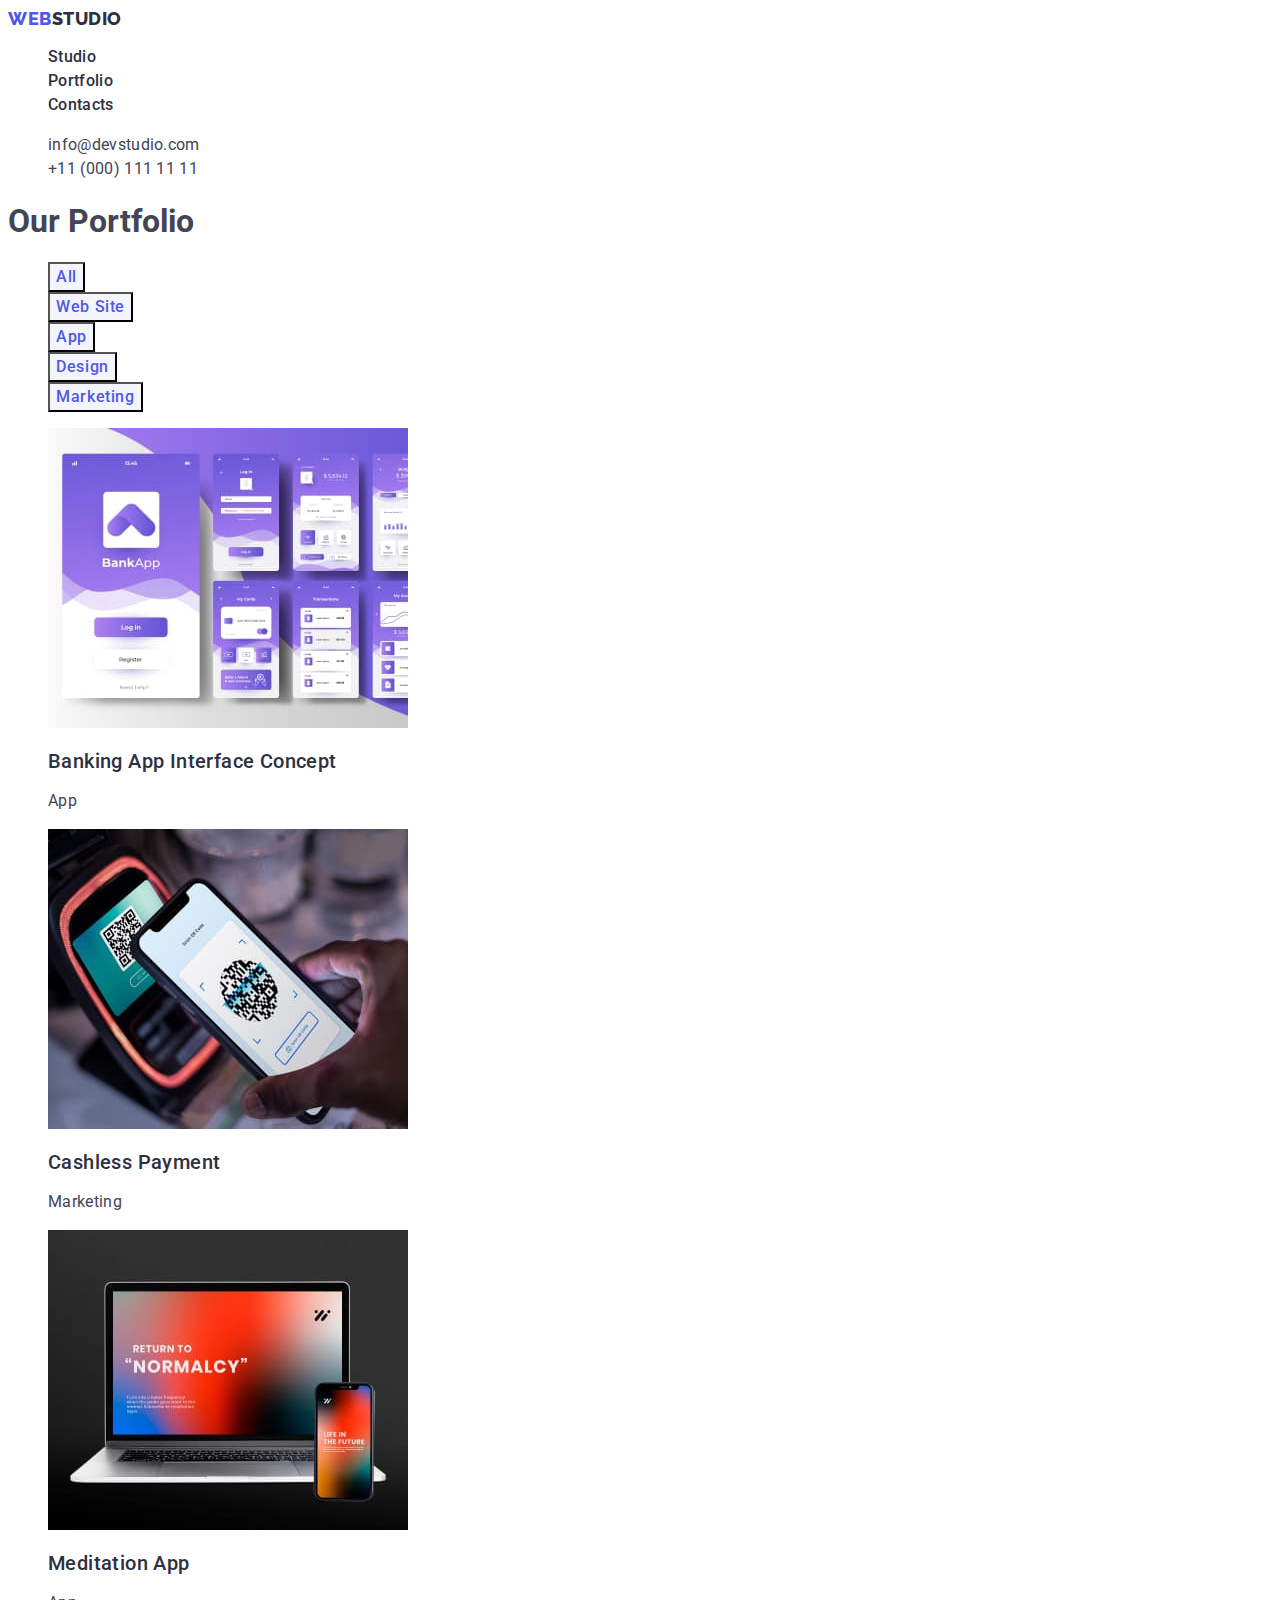
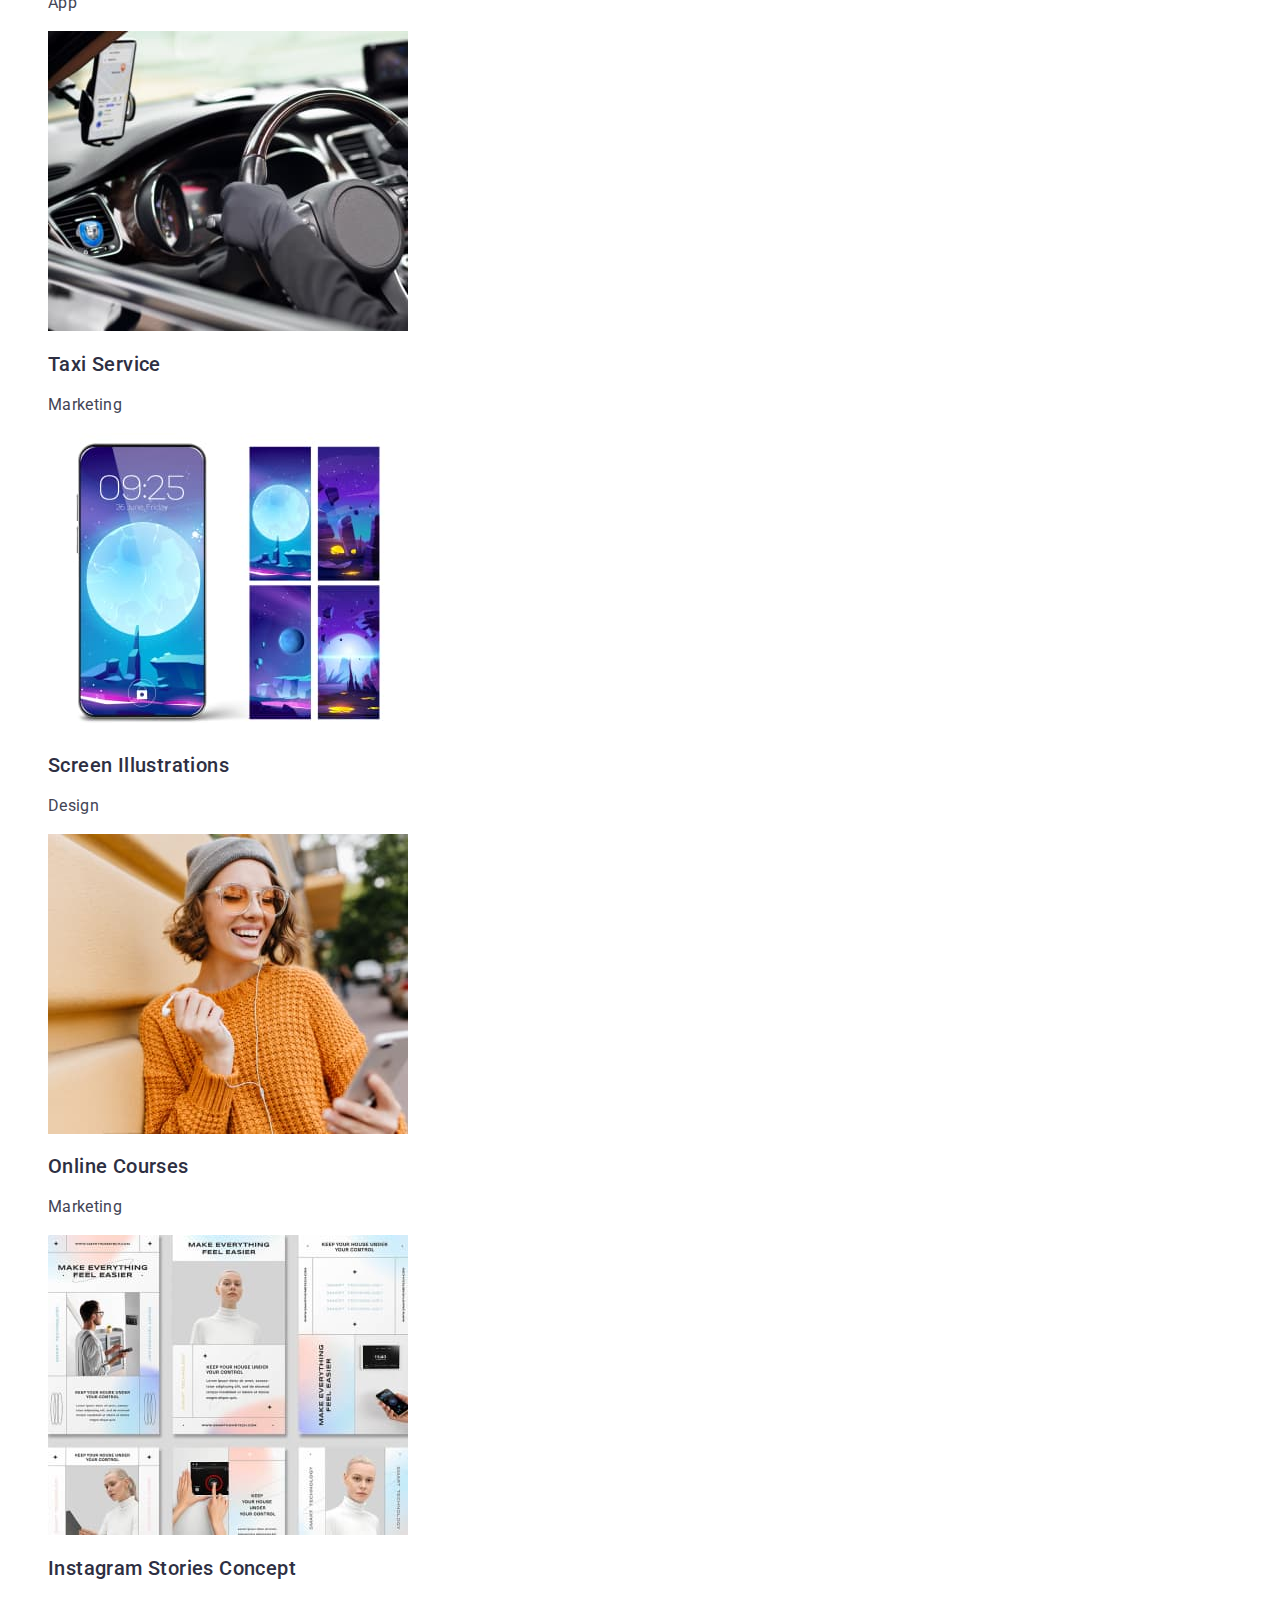
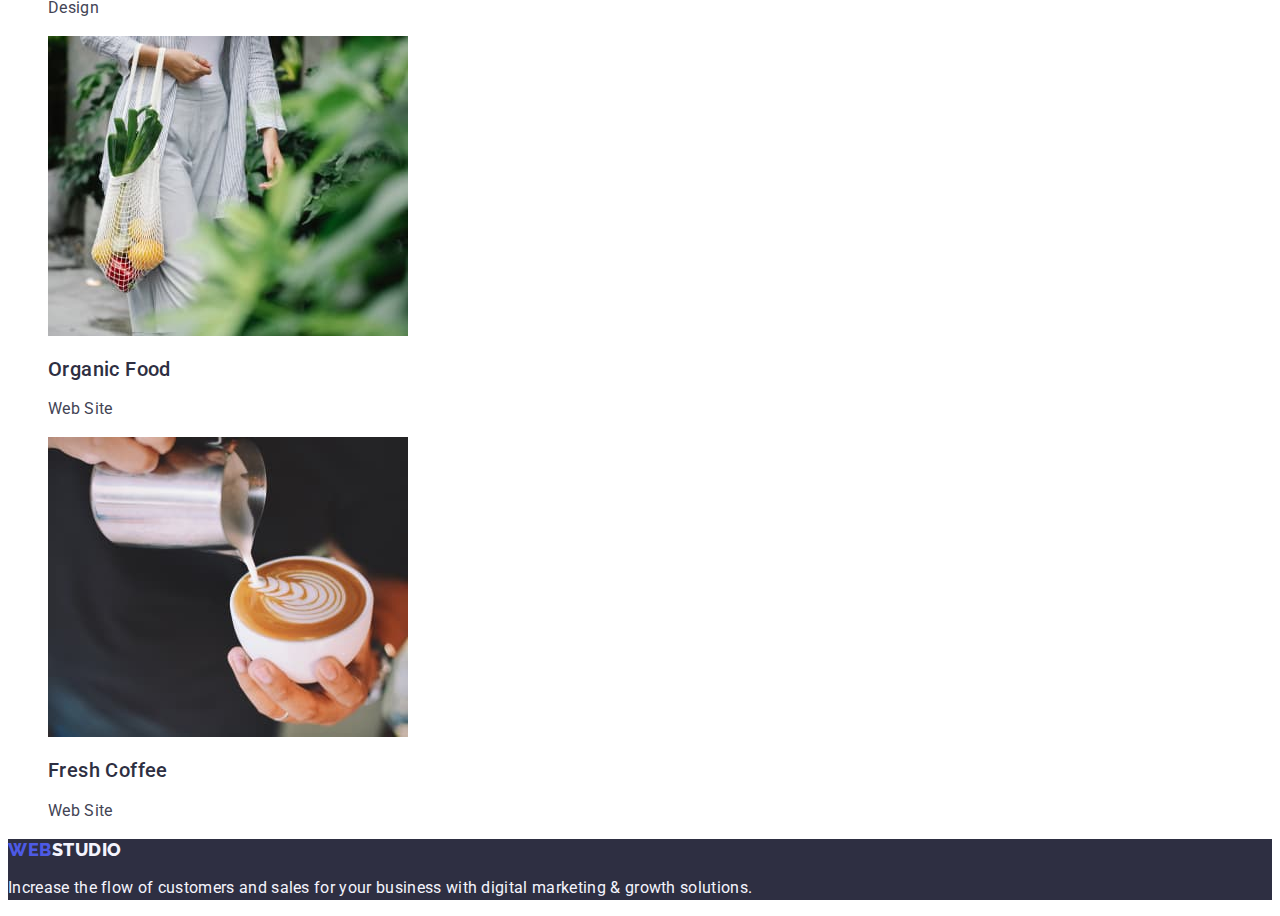
==== portfolio.html @ d7a422e0 "Initial commit" ====
<!DOCTYPE html>
<html lang="en">
  <head>
    <meta charset="UTF-8" />
    <meta name="deskription" content="WEB Solutions for Business" />
    <title>WEB Solutions for Business</title>
    <link
      rel="stylesheet"
      href="node_modules/modern-normalize/modern-normalize.css"
    />
    <!-- custom styles -->
    <link rel="stylesheet" href="./css/styles.css" />
    <!-- Fonts -->
    <link rel="preconnect" href="https://fonts.googleapis.com" />
    <link rel="preconnect" href="https://fonts.gstatic.com" crossorigin />
    <link
      href="https://fonts.googleapis.com/css2?family=Raleway:wght@800&family=Roboto:wght@400;500;700;900&display=swap"
      rel="stylesheet"
    />
  </head>

  <body>
    <header>
      <nav>
        <!-- Logo -->
        <a class="logo link" href="./index.html"
          >Web<span class="logo-header">Studio</span></a
        >
        <!-- Navigation -->
        <ul class="list link">
          <li>
            <a class="nav link" href="./index.html">Studio</a>
          </li>
          <li>
            <a class="nav link" href="./portfolio.html">Portfolio</a>
          </li>
          <li>
            <a class="nav link" href="">Contacts</a>
          </li>
        </ul>
      </nav>
      <!-- Adress -->
      <address class="adress">
        <ul class="list">
          <li>
            <a class="adress-list link" href="mailto:info@devstudio.com"
              >info@devstudio.com</a
            >
          </li>
          <li>
            <a class="adress-list link" href="tel:+110001111111"
              >+11 (000) 111 11 11</a
            >
          </li>
        </ul>
      </address>
    </header>
    <main>
      <section class="portfolio">
        <h1 id="portfolio">Our Portfolio</h1>
        <ul class="list">
          <li>
            <button class="filter-btn" type="button">All</button>
          </li>
          <li>
            <button class="filter-btn" type="button">Web Site</button>
          </li>
          <li>
            <button class="filter-btn" type="button">App</button>
          </li>
          <li>
            <button class="filter-btn" type="button">Design</button>
          </li>
          <li>
            <button class="filter-btn" type="button">Marketing</button>
          </li>
        </ul>
        <ul class="list">
          <li>
            <a class="link" href=""
              ><img
                src="./images/portfolio/port1.jpg"
                alt="foto bank app"
                width="360"
                height="300"
              />
              <h2 class="portfolio-link-title">
                Banking App Interface Concept
              </h2>
              <p class="filter-text">App</p></a
            >
          </li>
          <li>
            <a class="link" href=""
              ><img
                src="./images/portfolio/port2.jpg"
                alt="Foto paimant terminal"
                width="360"
                height="300"
              />
              <h2 class="portfolio-link-title">Cashless Payment</h2>
              <p class="filter-text">Marketing</p></a
            >
          </li>
          <li>
            <a class="link" href=""
              ><img
                src="./images/portfolio/port3.jpg"
                alt="Foto meditation app"
                width="360"
                height="300"
              />
              <h2 class="portfolio-link-title">Meditation App</h2>
              <p class="filter-text">App</p></a
            >
          </li>
          <li>
            <a class="link" href=""
              ><img
                src="./images/portfolio/port4.jpg"
                alt="Foto driver in car"
                width="360"
                height="300"
              />
              <h2 class="portfolio-link-title">Taxi Service</h2>
              <p class="filter-text">Marketing</p></a
            >
          </li>
          <li>
            <a class="link" href=""
              ><img
                src="./images/portfolio/port5.jpg"
                alt="Phone Screen"
                width="360"
                height="300"
              />
              <h2 class="portfolio-link-title">Screen Illustrations</h2>
              <p class="filter-text">Design</p></a
            >
          </li>
          <li>
            <a class="link" href=""
              ><img
                src="./images/portfolio/port6.jpg"
                alt="Foto studing girl"
                width="360"
                height="300"
              />
              <h2 class="portfolio-link-title">Online Courses</h2>
              <p class="filter-text">Marketing</p></a
            >
          </li>
          <li>
            <a class="link" href=""
              ><img
                src="./images/portfolio/port7.jpg"
                alt="Foto of Social media layouts"
                width="360"
                height="300"
              />
              <h2 class="portfolio-link-title">Instagram Stories Concept</h2>
              <p class="filter-text">Design</p></a
            >
          </li>
          <li>
            <a class="link" href=""
              ><img
                src="./images/portfolio/port8.jpg"
                alt="Foto of fresh food"
                width="360"
                height="300"
              />
              <h2 class="portfolio-link-title">Organic Food</h2>
              <p class="filter-text">Web Site</p></a
            >
          </li>
          <li>
            <a class="link" href=""
              ><img
                src="./images/portfolio/port9.jpg"
                alt="Foto capuchino"
                width="360"
                height="300"
              />
              <h2 class="portfolio-link-title">Fresh Coffee</h2>
              <p class="filter-text">Web Site</p></a
            >
          </li>
        </ul>
      </section>
    </main>
    <footer class="footer">
      <a class="logo link" href="./index.html"
        >Web<span class="logo-footer">Studio</span></a
      >

      <p class="text-footer">
        Increase the flow of customers and sales for your business with digital
        marketing & growth solutions.
      </p>
    </footer>
  </body>
</html>
---- css/styles.css ----
/* body */
:root {
  --primary-font: 'Roboto', sans-serif;
  --white: #fff;
  --iris: #4d5ae5;
  --navyblue: #2e2f42;
  --slate: #434455;
  --cloud: #f4f4fd;
  --ocean: #404bbf;
}
body {
  background-color: var(--white);
  font-family: var(--primary-font);
  color: var(--slate);
}
/* header */

/* Logo */

.logo {
  color: var(--iris, #4d5ae5);
  font-family: 'Raleway', sans-serif;
  font-size: 18px;
  font-weight: 800;
  line-height: 1.17; /* 116.667% */
  letter-spacing: 0.03em;
  text-transform: uppercase;
}

.logo-header {
  color: var(--navyblue);
}

.list {
  list-style: none;
}
.link {
  text-decoration: none;
}
/* Navigation */
.nav {
  color: var(--navyblue);
  font-size: 16px;
  font-weight: 500;
  line-height: 1.5;
  letter-spacing: 0.02em;
}

.nav:focus,
.nav:hover {
  color: var(--ocean);
}

/* Adress */
.adress {
  font-style: normal;
}
.adress-list {
  color: var(--slate);
  font-size: 16px;
  font-weight: 400;
  line-height: 1.5;
  letter-spacing: 0.02em;
}

.adress-list:focus,
.adress-list:hover {
  color: var(--ocean);
}

/* main */
/* Section Hero */
.hero {
  background-color: var(--navyblue);
}

.hero-title {
  color: var(--white);
  font-size: 56px;
  font-weight: 700;
  line-height: 1.07;
  letter-spacing: 0.02em;
  text-align: center;
}

.hero-btn {
  background: var(--iris);

  color: var(--white);
  font-family: 'Roboto', sans-serif;
  font-size: 16px;
  font-weight: 500;
  line-height: 1.5;
  letter-spacing: 0.04rem;
  cursor: pointer;
}

.hero-btn:focus,
.hero-btn:hover {
  background-color: var(--ocean);
}

/* Section About */

.about-list-title {
  color: var(--navyblue);
  font-size: 20px;
  font-weight: 500;
  line-height: 1.2;
  letter-spacing: 0.02em;
}

.about-text {
  color: var(--slate);

  font-size: 16px;
  line-height: 1.5;
  letter-spacing: 0.02em;
}

/* Doing section */

.doing-title {
  color: var(--navyblue);
  font-size: 36px;
  font-weight: 700;
  line-height: 1.11;
  letter-spacing: 0.02em;
  text-transform: capitalize;
  text-align: center;
}

/* Our team */

.team-section {
  background-color: var(--cloud);
}
.team {
  background-color: #ffffff;
}
.team-section-title {
  color: var(--navyblue);
  font-size: 36px;
  font-weight: 700;
  line-height: 1.11;
  letter-spacing: 0.02em;
  text-transform: capitalize;
  text-align: center;
}

.card-title {
  color: var(--navyblue);
  font-size: 20px;
  font-weight: 500;
  line-height: 1.2;
  letter-spacing: 0.02em;
}

.card-text {
  color: var(--slate);
  font-size: 16px;
  font-weight: 400;
  line-height: 1.5;
  letter-spacing: 0.02em;
}

/* Portfolio */

/* Filter */
.filter-btn-list {
  list-style: none;
}
.filter-btn {
  background-color: var(--cloud);
  color: var(--iris);
  font-family: 'Roboto', sans-serif;
  font-size: 16px;
  font-weight: 500;
  line-height: 1.5;
  letter-spacing: 0.04em;
  cursor: pointer;
}
.filter-btn:focus,
.filter-btn:hover {
  background-color: var(--ocean);
  color: var(--white);
}
/* Portfolio list */
.portfolio-list {
  list-style: none;
}
.portfolio-link-title {
  color: var(--navyblue);
  font-size: 20px;
  font-weight: 500;
  line-height: 1.2;
  letter-spacing: 0.02em;
}
.filter-text {
  color: var(--slate);
  font-size: 16px;
  line-height: 1.5;
  letter-spacing: 0.02em;
}

/* Fotter */

.footer {
  background-color: var(--navyblue);
}

.text-footer {
  color: var(--cloud);
  font-size: 16px;
  line-height: 1.5;
  letter-spacing: 0.02em;
}
.logo-footer {
  color: var(--cloud);
}
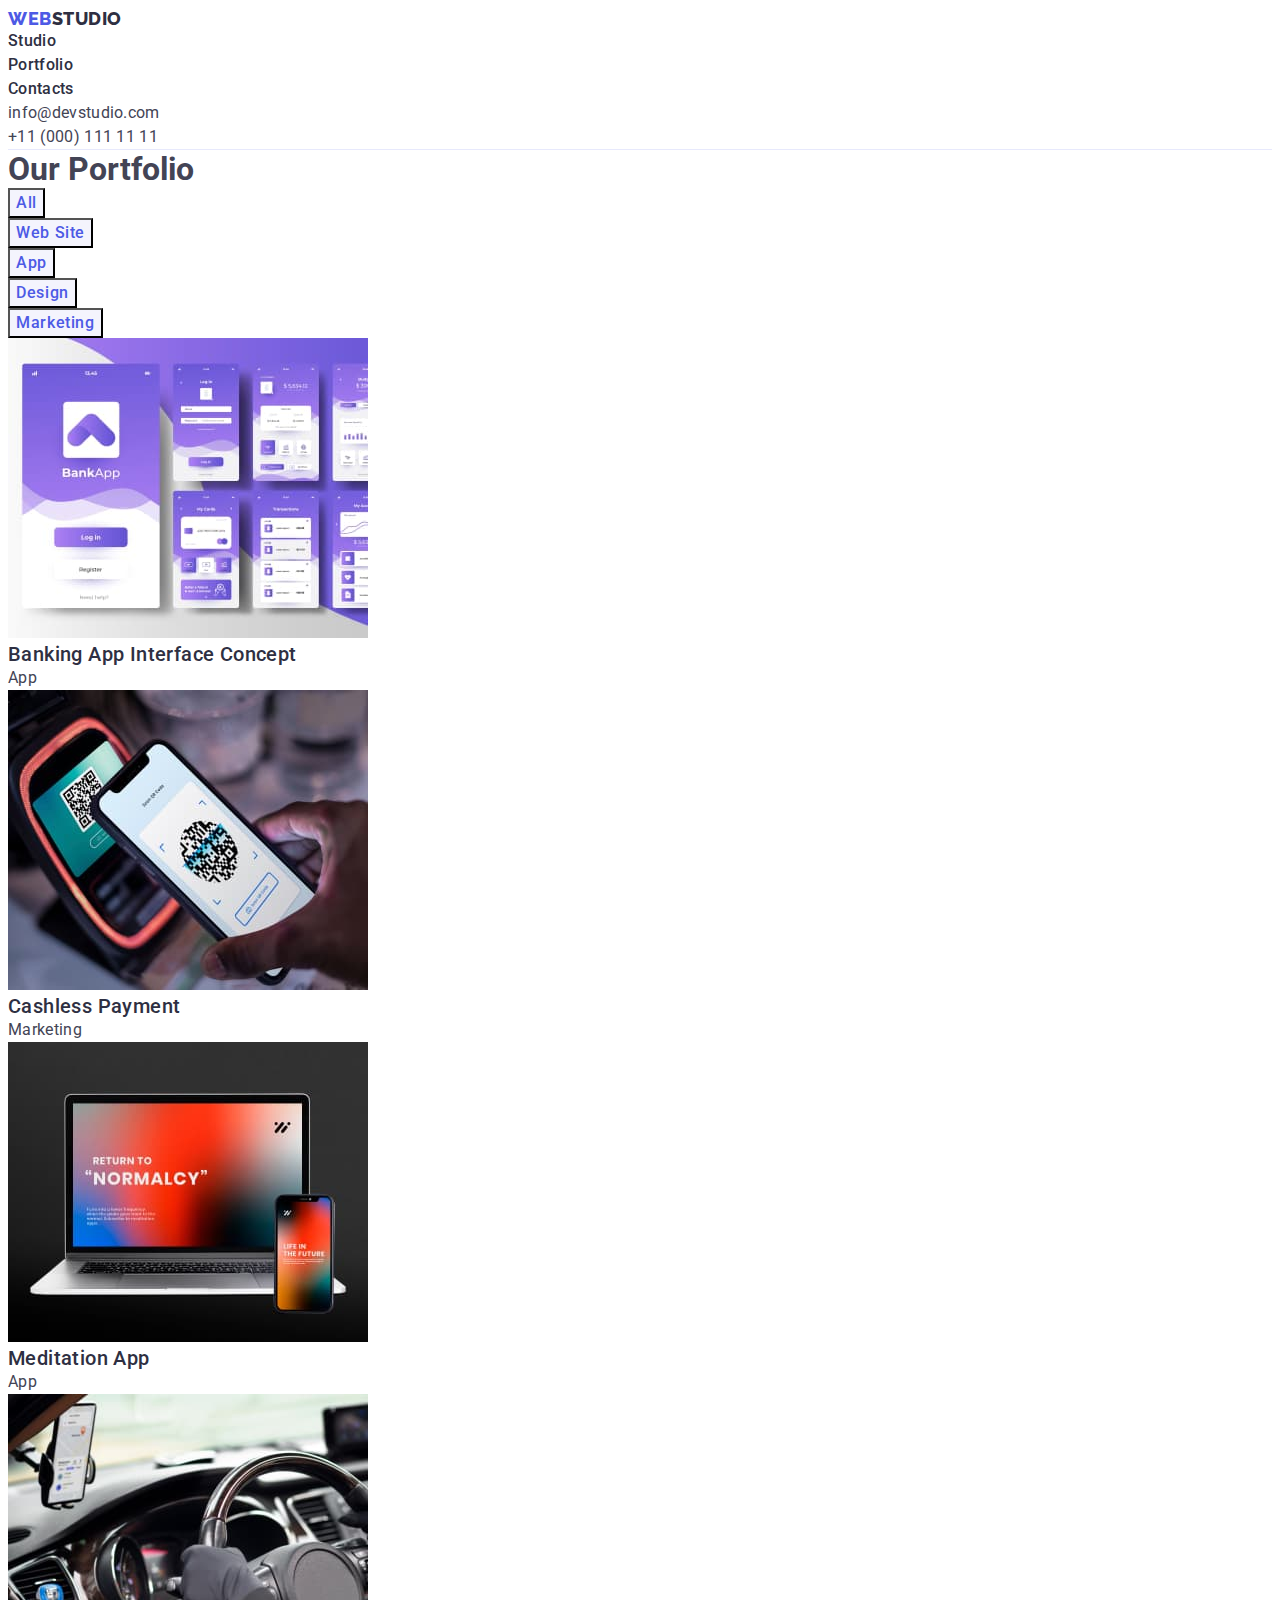
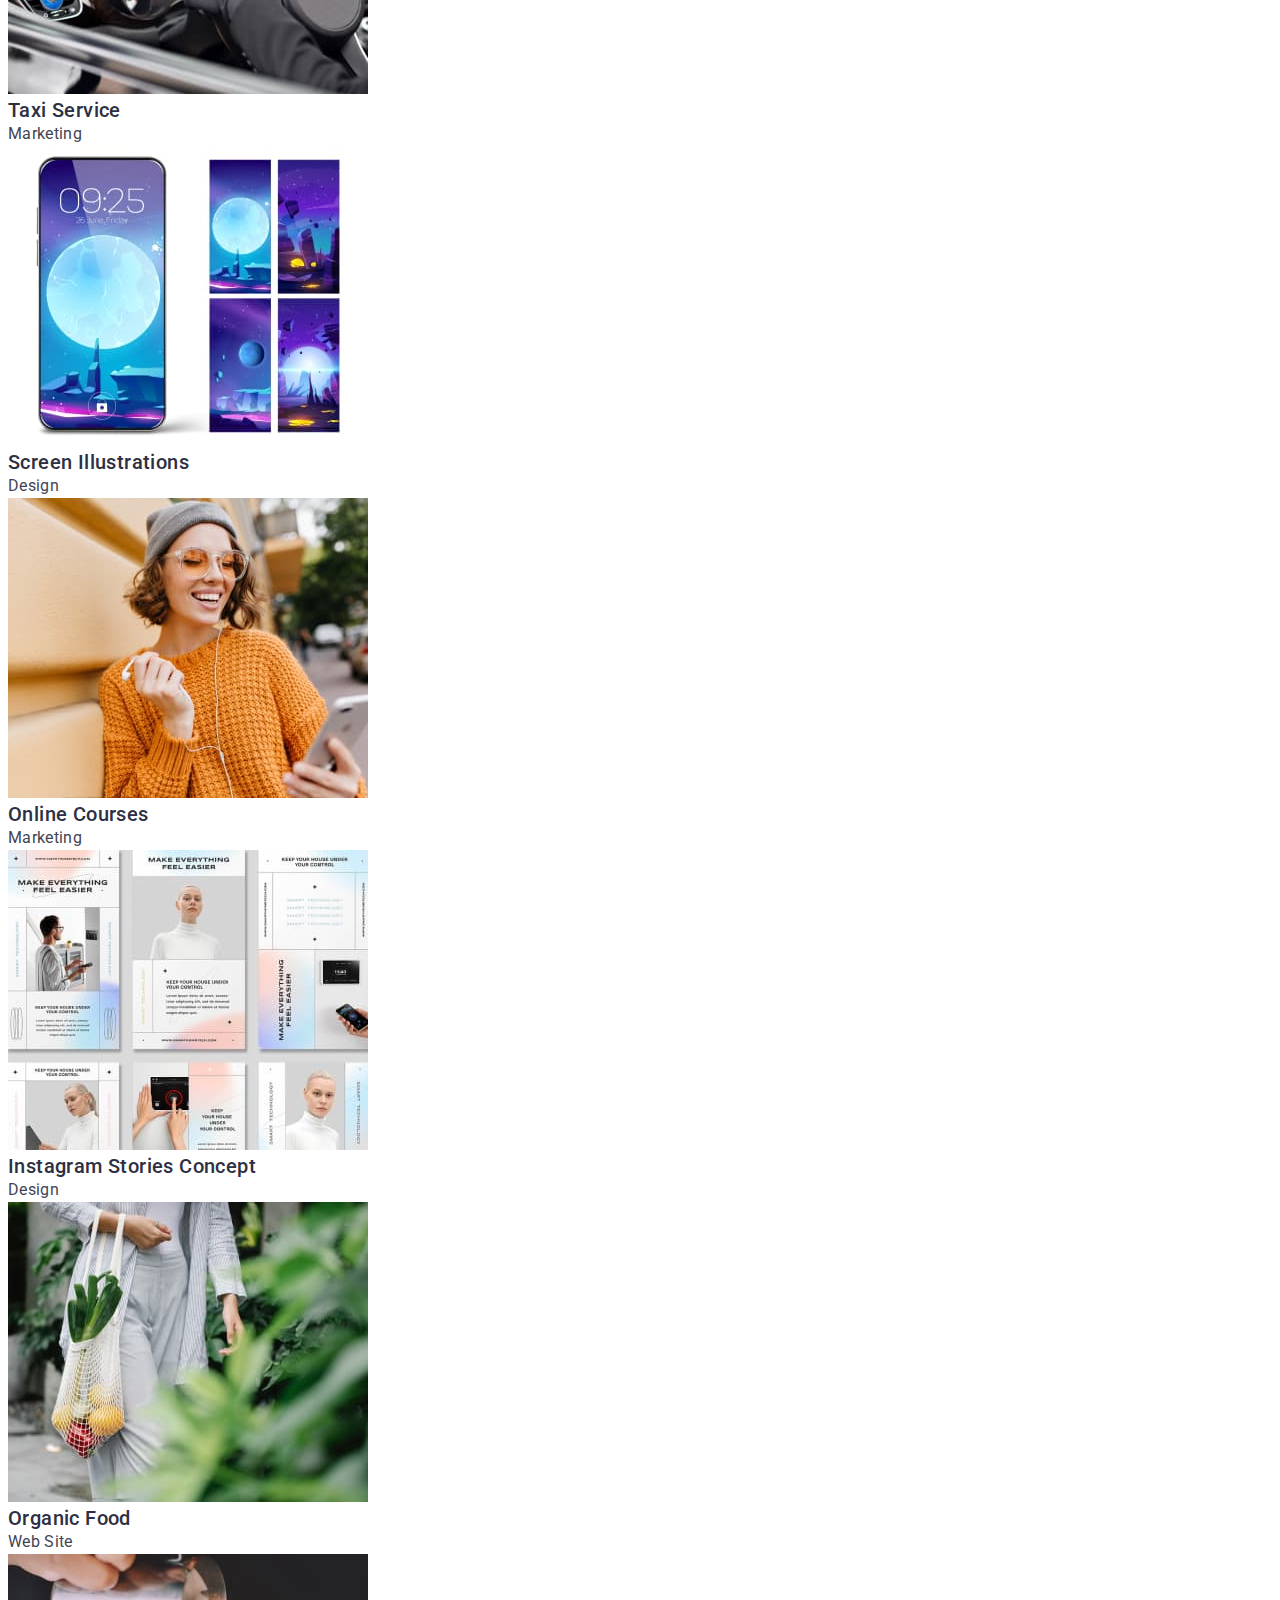
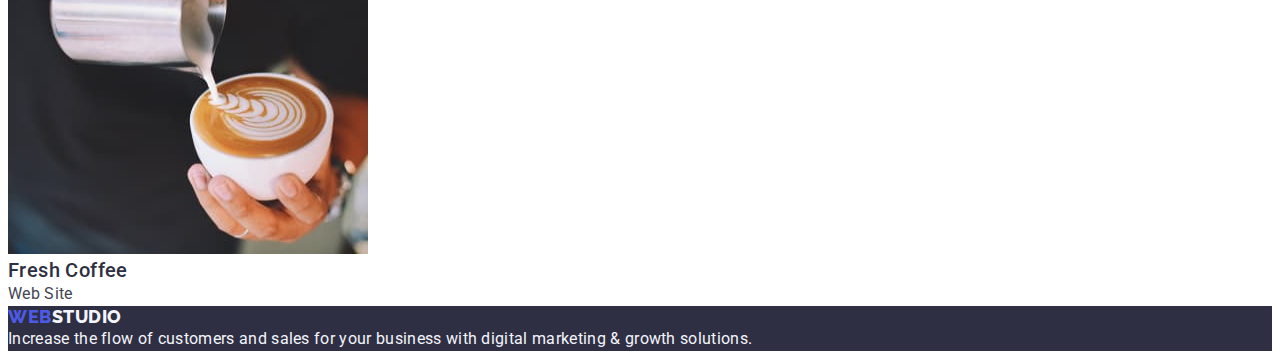
==== commit c939b586: "hw03 begin" ====
--- a/portfolio.html
+++ b/portfolio.html
@@ -7,6 +7,13 @@
     <link
       rel="stylesheet"
       href="node_modules/modern-normalize/modern-normalize.css"
+    />
+    <link
+      rel="stylesheet"
+      href="https://cdnjs.cloudflare.com/ajax/libs/modern-normalize/2.0.0/modern-normalize.min.css"
+      integrity="sha512-4xo8blKMVCiXpTaLzQSLSw3KFOVPWhm/TRtuPVc4WG6kUgjH6J03IBuG7JZPkcWMxJ5huwaBpOpnwYElP/m6wg=="
+      crossorigin="anonymous"
+      referrerpolicy="no-referrer"
     />
     <!-- custom styles -->
     <link rel="stylesheet" href="./css/styles.css" />
@@ -21,6 +28,7 @@
 
   <body>
     <header>
+      <div class="container"> 
       <nav>
         <!-- Logo -->
         <a class="logo link" href="./index.html"
@@ -54,8 +62,11 @@
           </li>
         </ul>
       </address>
+      </div>
     </header>
+
     <main>
+      <div class="container"> 
       <section class="portfolio">
         <h1 id="portfolio">Our Portfolio</h1>
         <ul class="list">
@@ -187,9 +198,12 @@
             >
           </li>
         </ul>
+        </div>
       </section>
     </main>
+
     <footer class="footer">
+      <div class="container"> 
       <a class="logo link" href="./index.html"
         >Web<span class="logo-footer">Studio</span></a
       >
@@ -198,6 +212,7 @@
         Increase the flow of customers and sales for your business with digital
         marketing & growth solutions.
       </p>
+      </div>
     </footer>
   </body>
 </html>
--- a/css/styles.css
+++ b/css/styles.css
@@ -8,13 +8,33 @@
   --cloud: #f4f4fd;
   --ocean: #404bbf;
 }
+/* Container */
+.container { 
+max-width: 1158px;
+padding-left:  
+padding-right:  
+margin-left:  
+margin-right:  
+}
+
 body {
   background-color: var(--white);
   font-family: var(--primary-font);
   color: var(--slate);
 }
+h1, h2, h3, h4, h5, h6, p {
+	margin: 0;
+}
+
+ul, ol {
+	margin-top: 0;
+	margin-bottom: 0;
+	padding-left: 0;
+}
 /* header */
-
+header {
+  border-bottom: 1px solid var(--cornflower, #E7E9FC);
+}
 /* Logo */
 
 .logo {
@@ -81,6 +101,7 @@
   line-height: 1.07;
   letter-spacing: 0.02em;
   text-align: center;
+  width: 496px;
 }
 
 .hero-btn {
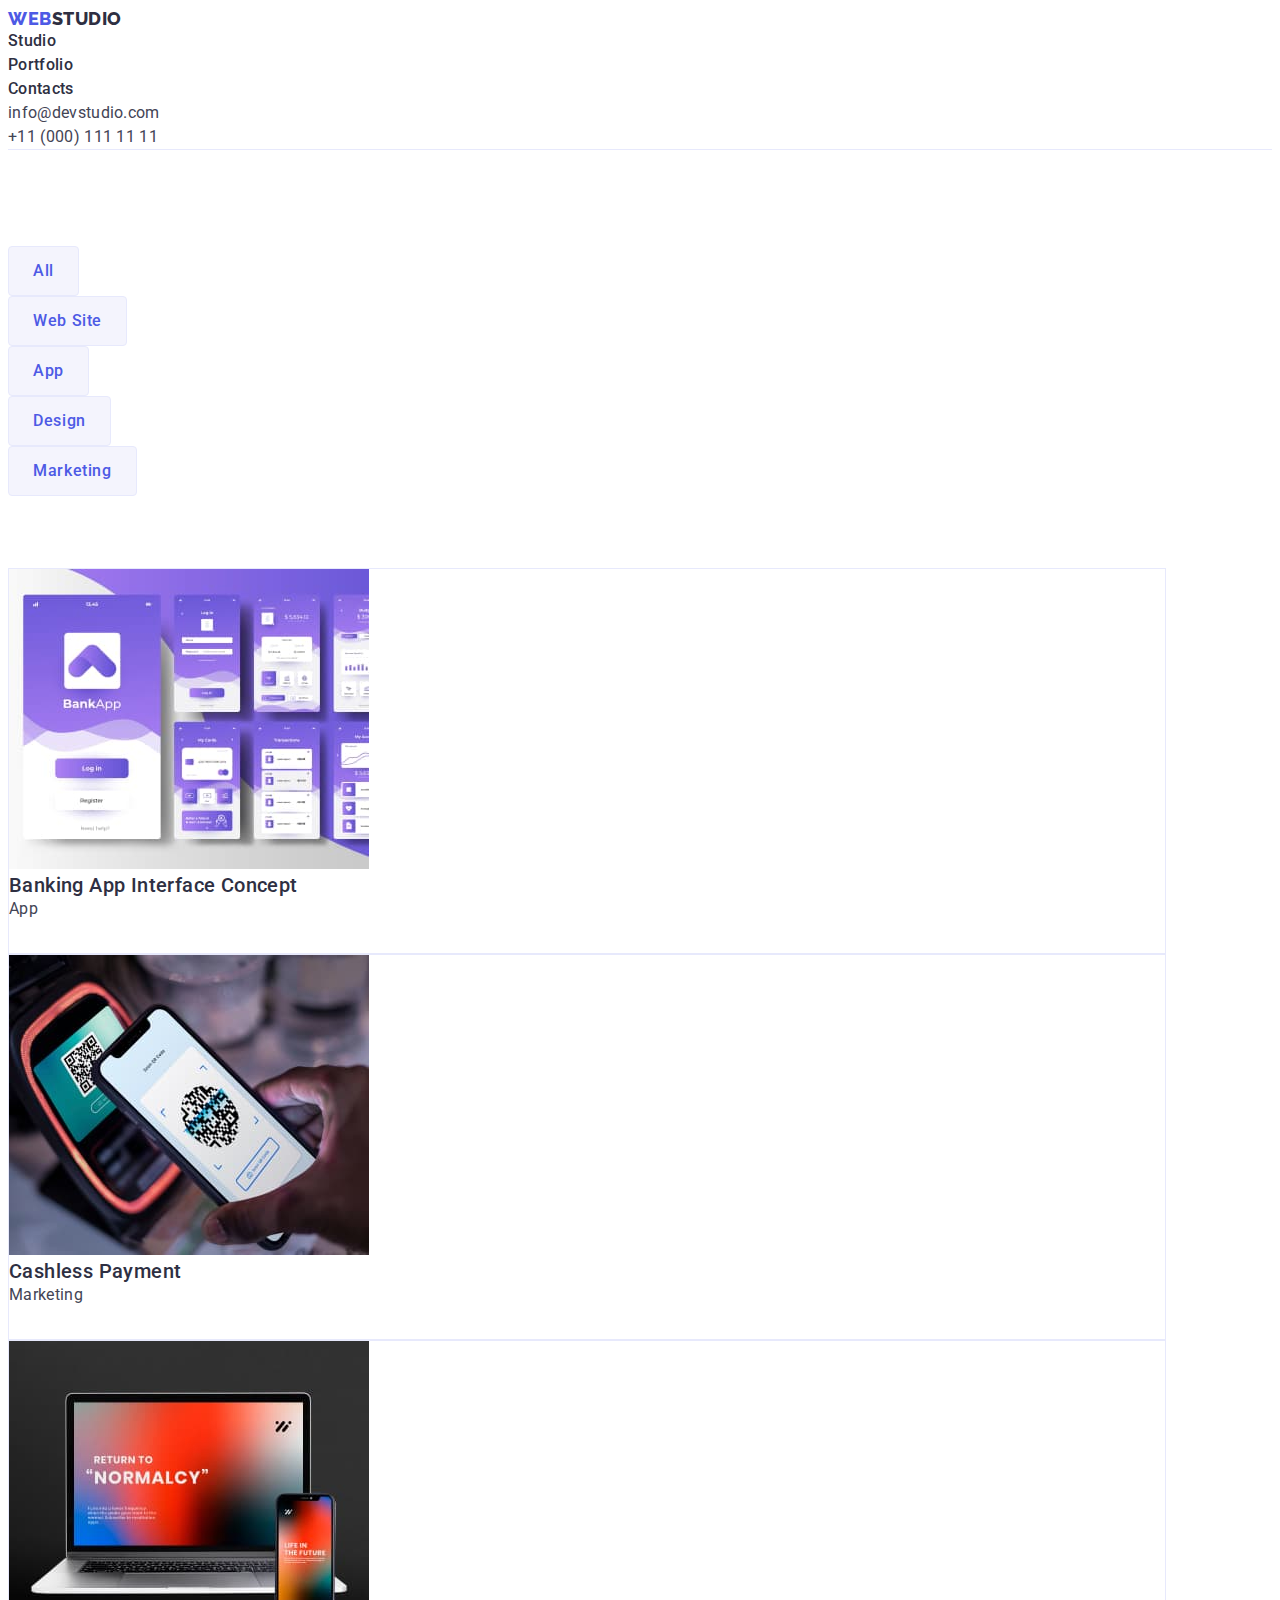
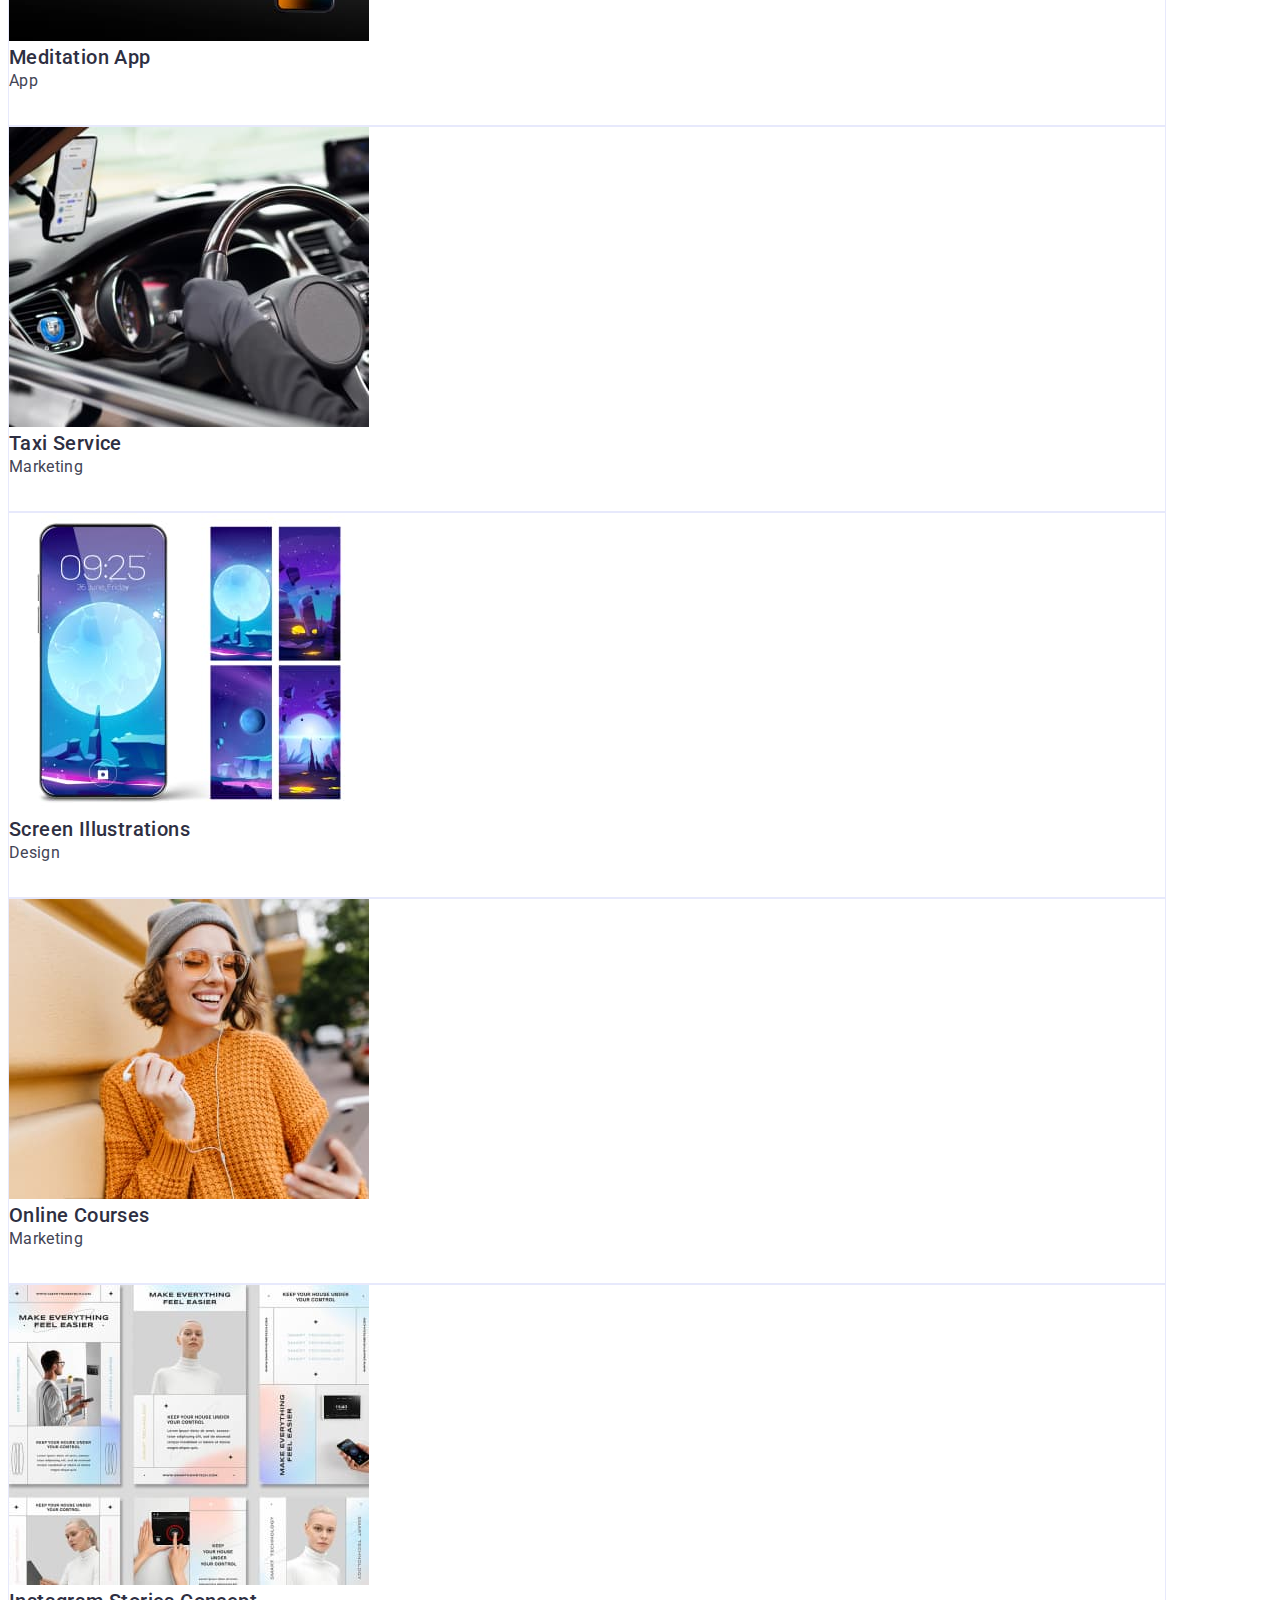
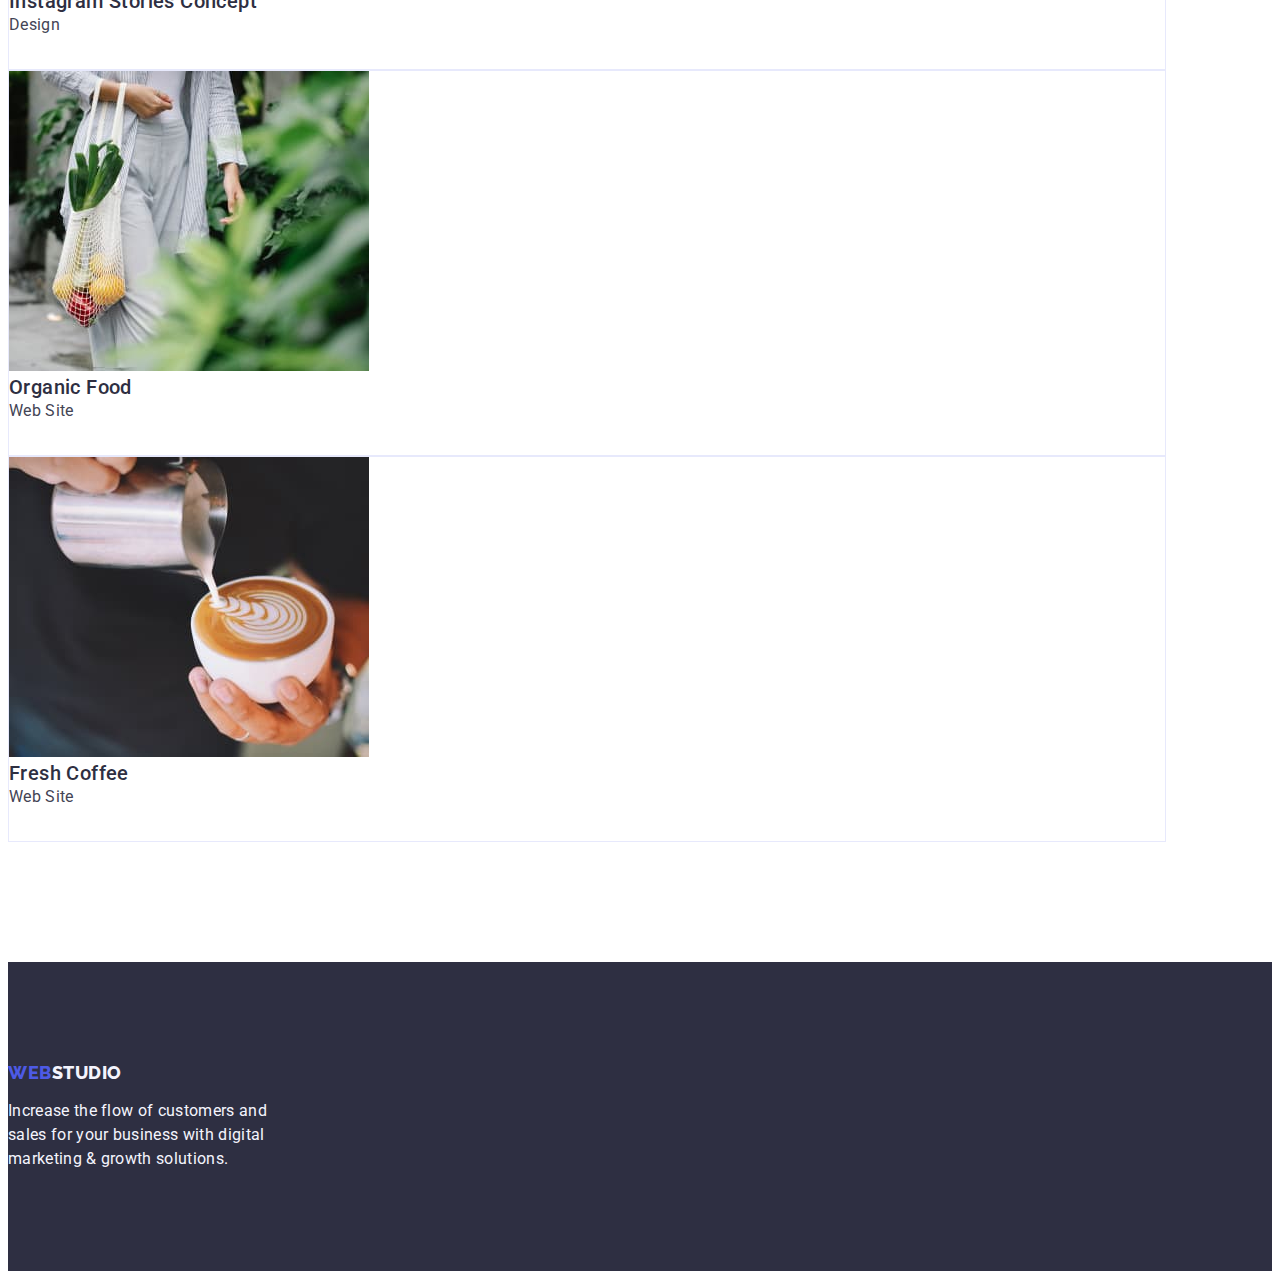
==== commit 5d75230d: "marg-padd" ====
--- a/portfolio.html
+++ b/portfolio.html
@@ -28,190 +28,190 @@
 
   <body>
     <header>
-      <div class="container"> 
-      <nav>
-        <!-- Logo -->
-        <a class="logo link" href="./index.html"
-          >Web<span class="logo-header">Studio</span></a
-        >
-        <!-- Navigation -->
-        <ul class="list link">
-          <li>
-            <a class="nav link" href="./index.html">Studio</a>
-          </li>
-          <li>
-            <a class="nav link" href="./portfolio.html">Portfolio</a>
-          </li>
-          <li>
-            <a class="nav link" href="">Contacts</a>
-          </li>
-        </ul>
-      </nav>
-      <!-- Adress -->
-      <address class="adress">
-        <ul class="list">
-          <li>
-            <a class="adress-list link" href="mailto:info@devstudio.com"
-              >info@devstudio.com</a
-            >
-          </li>
-          <li>
-            <a class="adress-list link" href="tel:+110001111111"
-              >+11 (000) 111 11 11</a
-            >
-          </li>
-        </ul>
-      </address>
+      <div class="container">
+        <nav>
+          <!-- Logo -->
+          <a class="logo link" href="./index.html"
+            >Web<span class="logo-header">Studio</span></a
+          >
+          <!-- Navigation -->
+          <ul class="list link">
+            <li>
+              <a class="nav link" href="./index.html">Studio</a>
+            </li>
+            <li>
+              <a class="nav link" href="./portfolio.html">Portfolio</a>
+            </li>
+            <li>
+              <a class="nav link" href="">Contacts</a>
+            </li>
+          </ul>
+        </nav>
+        <!-- Adress -->
+        <address class="adress">
+          <ul class="list">
+            <li>
+              <a class="adress-list link" href="mailto:info@devstudio.com"
+                >info@devstudio.com</a
+              >
+            </li>
+            <li>
+              <a class="adress-list link" href="tel:+110001111111"
+                >+11 (000) 111 11 11</a
+              >
+            </li>
+          </ul>
+        </address>
       </div>
     </header>
 
     <main>
-      <div class="container"> 
       <section class="portfolio">
-        <h1 id="portfolio">Our Portfolio</h1>
-        <ul class="list">
-          <li>
-            <button class="filter-btn" type="button">All</button>
-          </li>
-          <li>
-            <button class="filter-btn" type="button">Web Site</button>
-          </li>
-          <li>
-            <button class="filter-btn" type="button">App</button>
-          </li>
-          <li>
-            <button class="filter-btn" type="button">Design</button>
-          </li>
-          <li>
-            <button class="filter-btn" type="button">Marketing</button>
-          </li>
-        </ul>
-        <ul class="list">
-          <li>
-            <a class="link" href=""
-              ><img
-                src="./images/portfolio/port1.jpg"
-                alt="foto bank app"
-                width="360"
-                height="300"
-              />
-              <h2 class="portfolio-link-title">
-                Banking App Interface Concept
-              </h2>
-              <p class="filter-text">App</p></a
-            >
-          </li>
-          <li>
-            <a class="link" href=""
-              ><img
-                src="./images/portfolio/port2.jpg"
-                alt="Foto paimant terminal"
-                width="360"
-                height="300"
-              />
-              <h2 class="portfolio-link-title">Cashless Payment</h2>
-              <p class="filter-text">Marketing</p></a
-            >
-          </li>
-          <li>
-            <a class="link" href=""
-              ><img
-                src="./images/portfolio/port3.jpg"
-                alt="Foto meditation app"
-                width="360"
-                height="300"
-              />
-              <h2 class="portfolio-link-title">Meditation App</h2>
-              <p class="filter-text">App</p></a
-            >
-          </li>
-          <li>
-            <a class="link" href=""
-              ><img
-                src="./images/portfolio/port4.jpg"
-                alt="Foto driver in car"
-                width="360"
-                height="300"
-              />
-              <h2 class="portfolio-link-title">Taxi Service</h2>
-              <p class="filter-text">Marketing</p></a
-            >
-          </li>
-          <li>
-            <a class="link" href=""
-              ><img
-                src="./images/portfolio/port5.jpg"
-                alt="Phone Screen"
-                width="360"
-                height="300"
-              />
-              <h2 class="portfolio-link-title">Screen Illustrations</h2>
-              <p class="filter-text">Design</p></a
-            >
-          </li>
-          <li>
-            <a class="link" href=""
-              ><img
-                src="./images/portfolio/port6.jpg"
-                alt="Foto studing girl"
-                width="360"
-                height="300"
-              />
-              <h2 class="portfolio-link-title">Online Courses</h2>
-              <p class="filter-text">Marketing</p></a
-            >
-          </li>
-          <li>
-            <a class="link" href=""
-              ><img
-                src="./images/portfolio/port7.jpg"
-                alt="Foto of Social media layouts"
-                width="360"
-                height="300"
-              />
-              <h2 class="portfolio-link-title">Instagram Stories Concept</h2>
-              <p class="filter-text">Design</p></a
-            >
-          </li>
-          <li>
-            <a class="link" href=""
-              ><img
-                src="./images/portfolio/port8.jpg"
-                alt="Foto of fresh food"
-                width="360"
-                height="300"
-              />
-              <h2 class="portfolio-link-title">Organic Food</h2>
-              <p class="filter-text">Web Site</p></a
-            >
-          </li>
-          <li>
-            <a class="link" href=""
-              ><img
-                src="./images/portfolio/port9.jpg"
-                alt="Foto capuchino"
-                width="360"
-                height="300"
-              />
-              <h2 class="portfolio-link-title">Fresh Coffee</h2>
-              <p class="filter-text">Web Site</p></a
-            >
-          </li>
-        </ul>
+        <div class="container">
+          <h1 class="visually-hidden">Our Portfolio</h1>
+          <ul class="filter-list">
+            <li class="filter-item">
+              <button class="filter-btn" type="button">All</button>
+            </li>
+            <li class="filter-item">
+              <button class="filter-btn" type="button">Web Site</button>
+            </li>
+            <li class="filter-item">
+              <button class="filter-btn" type="button">App</button>
+            </li>
+            <li class="filter-item">
+              <button class="filter-btn" type="button">Design</button>
+            </li>
+            <li class="filter-item">
+              <button class="filter-btn" type="button">Marketing</button>
+            </li>
+          </ul>
+          <ul class="portfolio-list">
+            <li class="portfolio-item">
+              <a class="link" href=""
+                ><img
+                  src="./images/portfolio/port1.jpg"
+                  alt="foto bank app"
+                  width="360"
+                  height="300"
+                />
+                <h2 class="portfolio-link-title">
+                  Banking App Interface Concept
+                </h2>
+                <p class="filter-text">App</p></a
+              >
+            </li>
+            <li class="portfolio-item">
+              <a class="link" href=""
+                ><img
+                  src="./images/portfolio/port2.jpg"
+                  alt="Foto paimant terminal"
+                  width="360"
+                  height="300"
+                />
+                <h2 class="portfolio-link-title">Cashless Payment</h2>
+                <p class="filter-text">Marketing</p></a
+              >
+            </li>
+            <li class="portfolio-item">
+              <a class="link" href=""
+                ><img
+                  src="./images/portfolio/port3.jpg"
+                  alt="Foto meditation app"
+                  width="360"
+                  height="300"
+                />
+                <h2 class="portfolio-link-title">Meditation App</h2>
+                <p class="filter-text">App</p></a
+              >
+            </li>
+            <li class="portfolio-item">
+              <a class="link" href=""
+                ><img
+                  src="./images/portfolio/port4.jpg"
+                  alt="Foto driver in car"
+                  width="360"
+                  height="300"
+                />
+                <h2 class="portfolio-link-title">Taxi Service</h2>
+                <p class="filter-text">Marketing</p></a
+              >
+            </li>
+            <li class="portfolio-item">
+              <a class="link" href=""
+                ><img
+                  src="./images/portfolio/port5.jpg"
+                  alt="Phone Screen"
+                  width="360"
+                  height="300"
+                />
+                <h2 class="portfolio-link-title">Screen Illustrations</h2>
+                <p class="filter-text">Design</p></a
+              >
+            </li>
+            <li class="portfolio-item">
+              <a class="link" href=""
+                ><img
+                  src="./images/portfolio/port6.jpg"
+                  alt="Foto studing girl"
+                  width="360"
+                  height="300"
+                />
+                <h2 class="portfolio-link-title">Online Courses</h2>
+                <p class="filter-text">Marketing</p></a
+              >
+            </li>
+            <li class="portfolio-item">
+              <a class="link" href=""
+                ><img
+                  src="./images/portfolio/port7.jpg"
+                  alt="Foto of Social media layouts"
+                  width="360"
+                  height="300"
+                />
+                <h2 class="portfolio-link-title">Instagram Stories Concept</h2>
+                <p class="filter-text">Design</p></a
+              >
+            </li>
+            <li class="portfolio-item">
+              <a class="link" href=""
+                ><img
+                  src="./images/portfolio/port8.jpg"
+                  alt="Foto of fresh food"
+                  width="360"
+                  height="300"
+                />
+                <h2 class="portfolio-link-title">Organic Food</h2>
+                <p class="filter-text">Web Site</p></a
+              >
+            </li>
+            <li class="portfolio-item">
+              <a class="link" href=""
+                ><img
+                  src="./images/portfolio/port9.jpg"
+                  alt="Foto capuchino"
+                  width="360"
+                  height="300"
+                />
+                <h2 class="portfolio-link-title">Fresh Coffee</h2>
+                <p class="filter-text">Web Site</p></a
+              >
+            </li>
+          </ul>
         </div>
       </section>
     </main>
 
     <footer class="footer">
-      <div class="container"> 
-      <a class="logo link" href="./index.html"
-        >Web<span class="logo-footer">Studio</span></a
-      >
-
-      <p class="text-footer">
-        Increase the flow of customers and sales for your business with digital
-        marketing & growth solutions.
-      </p>
+      <div class="container">
+        <a class="logo link" href="./index.html"
+          >Web<span class="logo-footer">Studio</span></a
+        >
+
+        <p class="text-footer">
+          Increase the flow of customers and sales for your business with
+          digital marketing & growth solutions.
+        </p>
       </div>
     </footer>
   </body>
--- a/css/styles.css
+++ b/css/styles.css
@@ -7,14 +7,11 @@
   --slate: #434455;
   --cloud: #f4f4fd;
   --ocean: #404bbf;
+  --cornflower: #e7e9fc;
 }
 /* Container */
-.container { 
-max-width: 1158px;
-padding-left:  
-padding-right:  
-margin-left:  
-margin-right:  
+.container {
+  max-width: 1158px;
 }
 
 body {
@@ -22,18 +19,39 @@
   font-family: var(--primary-font);
   color: var(--slate);
 }
-h1, h2, h3, h4, h5, h6, p {
-	margin: 0;
-}
-
-ul, ol {
-	margin-top: 0;
-	margin-bottom: 0;
-	padding-left: 0;
-}
+h1,
+h2,
+h3,
+h4,
+h5,
+h6,
+p {
+  margin: 0;
+}
+
+ul,
+ol {
+  margin-top: 0;
+  margin-bottom: 0;
+  padding-left: 0;
+}
+
+.visually-hidden {
+  position: absolute;
+  width: 1px;
+  height: 1px;
+  margin: -1px;
+  border: 0;
+  padding: 0;
+  white-space: nowrap;
+  clip-path: inset(100%);
+  clip: rect(0 0 0 0);
+  overflow: hidden;
+}
+
 /* header */
 header {
-  border-bottom: 1px solid var(--cornflower, #E7E9FC);
+  border-bottom: 1px solid var(--cornflower, #e7e9fc);
 }
 /* Logo */
 
@@ -94,6 +112,10 @@
   background-color: var(--navyblue);
 }
 
+.hero .container {
+  padding-top: 188px;
+  padding-bottom: 188px;
+}
 .hero-title {
   color: var(--white);
   font-size: 56px;
@@ -102,11 +124,11 @@
   letter-spacing: 0.02em;
   text-align: center;
   width: 496px;
+  margin-bottom: 48px;
 }
 
 .hero-btn {
   background: var(--iris);
-
   color: var(--white);
   font-family: 'Roboto', sans-serif;
   font-size: 16px;
@@ -114,6 +136,9 @@
   line-height: 1.5;
   letter-spacing: 0.04rem;
   cursor: pointer;
+  padding: 16px 32px;
+  border-radius: 4px;
+  border: none;
 }
 
 .hero-btn:focus,
@@ -122,6 +147,10 @@
 }
 
 /* Section About */
+.about .container {
+  padding-top: 120px;
+  padding-bottom: 120px;
+}
 
 .about-list-title {
   color: var(--navyblue);
@@ -129,6 +158,7 @@
   font-weight: 500;
   line-height: 1.2;
   letter-spacing: 0.02em;
+  margin-bottom: 8px;
 }
 
 .about-text {
@@ -140,6 +170,9 @@
 }
 
 /* Doing section */
+.doing .container {
+  padding-bottom: 120px;
+}
 
 .doing-title {
   color: var(--navyblue);
@@ -149,6 +182,7 @@
   letter-spacing: 0.02em;
   text-transform: capitalize;
   text-align: center;
+  margin-bottom: 72px;
 }
 
 /* Our team */
@@ -158,6 +192,12 @@
 }
 .team {
   background-color: #ffffff;
+  border-radius: 0px 0px 4px 4px;
+  padding-bottom: 32px;
+}
+.team-section .container {
+  padding-top: 120px;
+  padding-bottom: 120px;
 }
 .team-section-title {
   color: var(--navyblue);
@@ -167,6 +207,7 @@
   letter-spacing: 0.02em;
   text-transform: capitalize;
   text-align: center;
+  margin-bottom: 72px;
 }
 
 .card-title {
@@ -186,10 +227,16 @@
 }
 
 /* Portfolio */
+.portfolio .container {
+  padding-top: 96px;
+  padding-bottom: 120px;
+}
 
 /* Filter */
-.filter-btn-list {
+
+.filter-list {
   list-style: none;
+  margin-bottom: 72px;
 }
 .filter-btn {
   background-color: var(--cloud);
@@ -200,6 +247,9 @@
   line-height: 1.5;
   letter-spacing: 0.04em;
   cursor: pointer;
+  border-radius: 4px;
+  border: 1px solid var(--cornflower);
+  padding: 12px 24px;
 }
 .filter-btn:focus,
 .filter-btn:hover {
@@ -210,6 +260,10 @@
 .portfolio-list {
   list-style: none;
 }
+.portfolio-item {
+  border: 1px solid var(--cornflower);
+  padding-bottom: 32px;
+}
 .portfolio-link-title {
   color: var(--navyblue);
   font-size: 20px;
@@ -229,12 +283,17 @@
 .footer {
   background-color: var(--navyblue);
 }
-
+.footer .container {
+  padding-top: 100px;
+  padding-bottom: 100px;
+}
 .text-footer {
   color: var(--cloud);
   font-size: 16px;
   line-height: 1.5;
   letter-spacing: 0.02em;
+  width: 264px;
+  margin-top: 16px;
 }
 .logo-footer {
   color: var(--cloud);
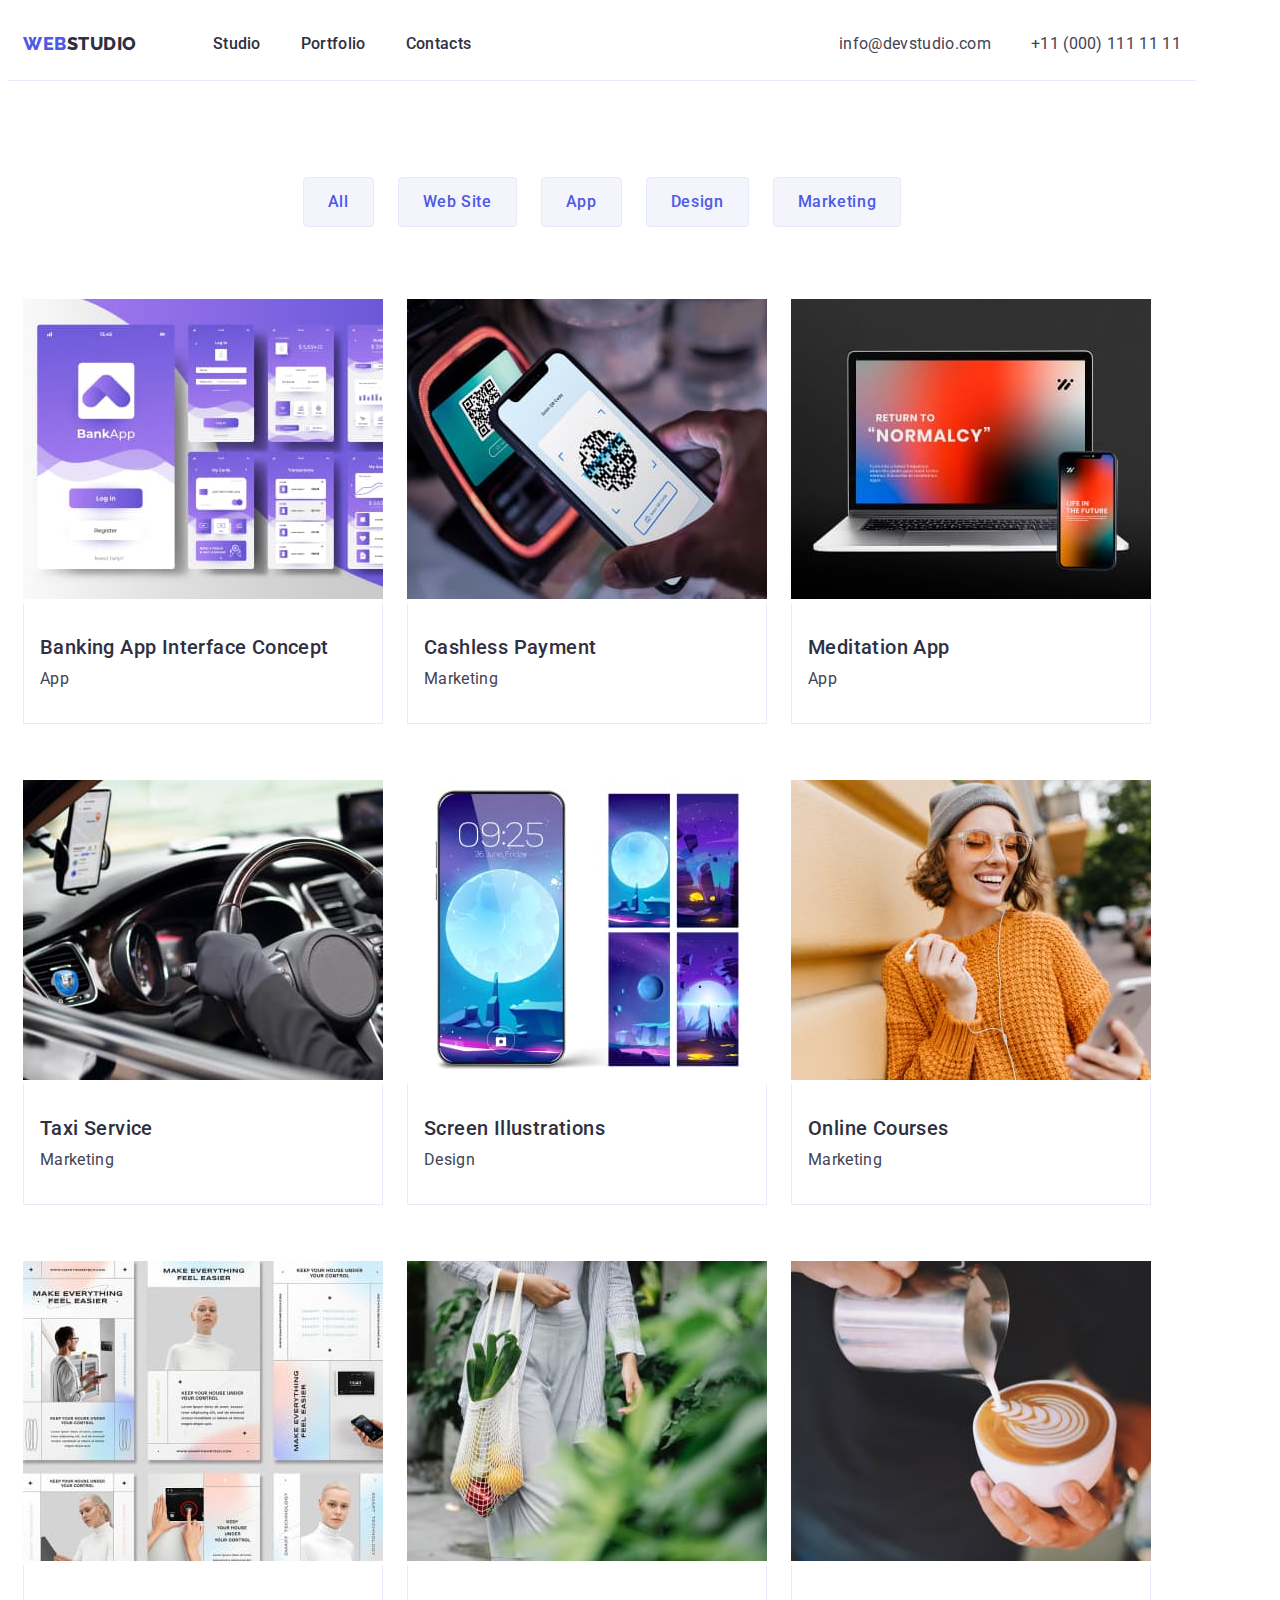
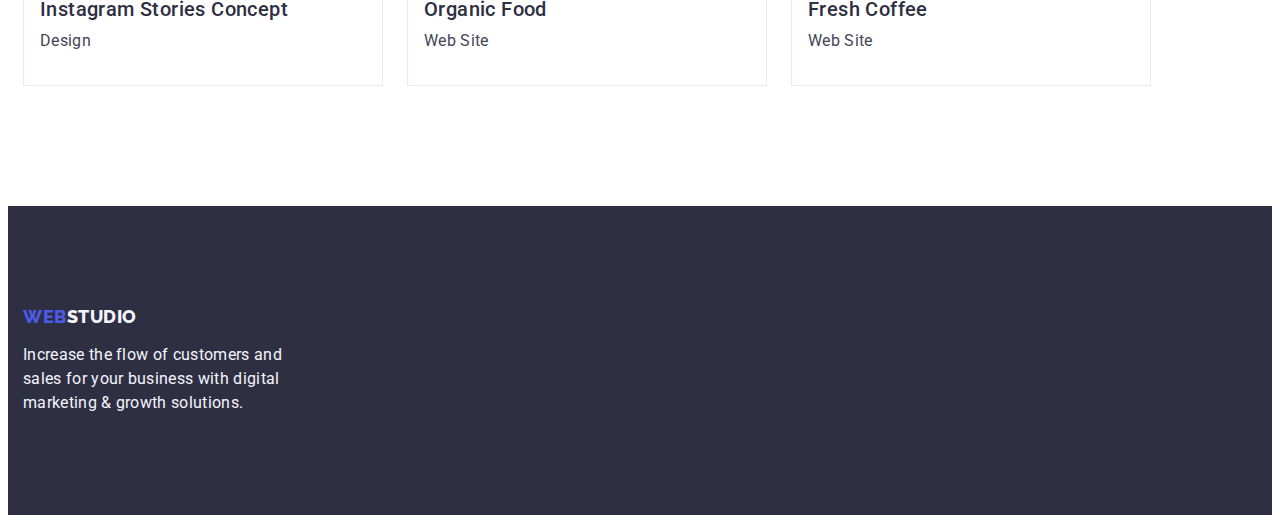
==== commit 4300cbee: "flex" ====
--- a/portfolio.html
+++ b/portfolio.html
@@ -28,35 +28,35 @@
 
   <body>
     <header>
-      <div class="container">
-        <nav>
+      <div class="header-container container">
+        <nav class="nav-wrapper">
           <!-- Logo -->
           <a class="logo link" href="./index.html"
             >Web<span class="logo-header">Studio</span></a
           >
           <!-- Navigation -->
-          <ul class="list link">
-            <li>
+          <ul class="nav-list list">
+            <li class="nav-item">
               <a class="nav link" href="./index.html">Studio</a>
             </li>
-            <li>
+            <li class="nav-item">
               <a class="nav link" href="./portfolio.html">Portfolio</a>
             </li>
-            <li>
+            <li class="nav-item">
               <a class="nav link" href="">Contacts</a>
             </li>
           </ul>
         </nav>
         <!-- Adress -->
         <address class="adress">
-          <ul class="list">
-            <li>
-              <a class="adress-list link" href="mailto:info@devstudio.com"
+          <ul class="adress-list list">
+            <li class="adress-item">
+              <a class="adress-list-item link" href="mailto:info@devstudio.com"
                 >info@devstudio.com</a
               >
             </li>
-            <li>
-              <a class="adress-list link" href="tel:+110001111111"
+            <li class="adress-item">
+              <a class="adress-list-item link" href="tel:+110001111111"
                 >+11 (000) 111 11 11</a
               >
             </li>
@@ -67,7 +67,7 @@
 
     <main>
       <section class="portfolio">
-        <div class="container">
+        <div class="portfolio-container container">
           <h1 class="visually-hidden">Our Portfolio</h1>
           <ul class="filter-list">
             <li class="filter-item">
@@ -86,7 +86,7 @@
               <button class="filter-btn" type="button">Marketing</button>
             </li>
           </ul>
-          <ul class="portfolio-list">
+          <ul class="portfolio-list card-set list">
             <li class="portfolio-item">
               <a class="link" href=""
                 ><img
@@ -95,11 +95,13 @@
                   width="360"
                   height="300"
                 />
-                <h2 class="portfolio-link-title">
-                  Banking App Interface Concept
-                </h2>
-                <p class="filter-text">App</p></a
-              >
+                <div class="portfolio-card-content">
+                  <h2 class="portfolio-link-title">
+                    Banking App Interface Concept
+                  </h2>
+                  <p class="filter-text">App</p>
+                </div>
+              </a>
             </li>
             <li class="portfolio-item">
               <a class="link" href=""
@@ -109,9 +111,11 @@
                   width="360"
                   height="300"
                 />
-                <h2 class="portfolio-link-title">Cashless Payment</h2>
-                <p class="filter-text">Marketing</p></a
-              >
+                <div class="portfolio-card-content">
+                  <h2 class="portfolio-link-title">Cashless Payment</h2>
+                  <p class="filter-text">Marketing</p>
+                </div>
+              </a>
             </li>
             <li class="portfolio-item">
               <a class="link" href=""
@@ -121,8 +125,10 @@
                   width="360"
                   height="300"
                 />
-                <h2 class="portfolio-link-title">Meditation App</h2>
-                <p class="filter-text">App</p></a
+                <div class="portfolio-card-content">
+                  <h2 class="portfolio-link-title">Meditation App</h2>
+                  <p class="filter-text">App</p>
+                </div></a
               >
             </li>
             <li class="portfolio-item">
@@ -133,8 +139,10 @@
                   width="360"
                   height="300"
                 />
-                <h2 class="portfolio-link-title">Taxi Service</h2>
-                <p class="filter-text">Marketing</p></a
+                <div class="portfolio-card-content">
+                  <h2 class="portfolio-link-title">Taxi Service</h2>
+                  <p class="filter-text">Marketing</p>
+                </div></a
               >
             </li>
             <li class="portfolio-item">
@@ -145,8 +153,10 @@
                   width="360"
                   height="300"
                 />
-                <h2 class="portfolio-link-title">Screen Illustrations</h2>
-                <p class="filter-text">Design</p></a
+                <div class="portfolio-card-content">
+                  <h2 class="portfolio-link-title">Screen Illustrations</h2>
+                  <p class="filter-text">Design</p>
+                </div></a
               >
             </li>
             <li class="portfolio-item">
@@ -157,8 +167,10 @@
                   width="360"
                   height="300"
                 />
-                <h2 class="portfolio-link-title">Online Courses</h2>
-                <p class="filter-text">Marketing</p></a
+                <div class="portfolio-card-content">
+                  <h2 class="portfolio-link-title">Online Courses</h2>
+                  <p class="filter-text">Marketing</p>
+                </div></a
               >
             </li>
             <li class="portfolio-item">
@@ -169,8 +181,12 @@
                   width="360"
                   height="300"
                 />
-                <h2 class="portfolio-link-title">Instagram Stories Concept</h2>
-                <p class="filter-text">Design</p></a
+                <div class="portfolio-card-content">
+                  <h2 class="portfolio-link-title">
+                    Instagram Stories Concept
+                  </h2>
+                  <p class="filter-text">Design</p>
+                </div></a
               >
             </li>
             <li class="portfolio-item">
@@ -181,8 +197,10 @@
                   width="360"
                   height="300"
                 />
-                <h2 class="portfolio-link-title">Organic Food</h2>
-                <p class="filter-text">Web Site</p></a
+                <div class="portfolio-card-content">
+                  <h2 class="portfolio-link-title">Organic Food</h2>
+                  <p class="filter-text">Web Site</p>
+                </div></a
               >
             </li>
             <li class="portfolio-item">
@@ -193,8 +211,10 @@
                   width="360"
                   height="300"
                 />
-                <h2 class="portfolio-link-title">Fresh Coffee</h2>
-                <p class="filter-text">Web Site</p></a
+                <div class="portfolio-card-content">
+                  <h2 class="portfolio-link-title">Fresh Coffee</h2>
+                  <p class="filter-text">Web Site</p>
+                </div></a
               >
             </li>
           </ul>
@@ -203,7 +223,7 @@
     </main>
 
     <footer class="footer">
-      <div class="container">
+      <div class="footer-container container">
         <a class="logo link" href="./index.html"
           >Web<span class="logo-footer">Studio</span></a
         >
--- a/css/styles.css
+++ b/css/styles.css
@@ -12,6 +12,8 @@
 /* Container */
 .container {
   max-width: 1158px;
+  padding-left: 15px;
+  padding-right: 15px;
 }
 
 body {
@@ -50,10 +52,18 @@
 }
 
 /* header */
-header {
+.header-container {
+  display: flex;
+  justify-content: space-between;
   border-bottom: 1px solid var(--cornflower, #e7e9fc);
 }
 /* Logo */
+
+.nav-wrapper {
+  display: flex;
+  gap: 76px;
+  align-items: center;
+}
 
 .logo {
   color: var(--iris, #4d5ae5);
@@ -76,12 +86,22 @@
   text-decoration: none;
 }
 /* Navigation */
+
+.nav-list {
+  display: flex;
+  gap: 40px;
+}
 .nav {
   color: var(--navyblue);
   font-size: 16px;
   font-weight: 500;
   line-height: 1.5;
   letter-spacing: 0.02em;
+}
+
+.nav-item {
+  padding-top: 24px;
+  padding-bottom: 24px;
 }
 
 .nav:focus,
@@ -90,10 +110,20 @@
 }
 
 /* Adress */
+
+.adress-list {
+  display: flex;
+  gap: 40px;
+}
+
 .adress {
   font-style: normal;
 }
-.adress-list {
+.adress-item {
+  padding-top: 24px;
+  padding-bottom: 24px;
+}
+.adress-list-item {
   color: var(--slate);
   font-size: 16px;
   font-weight: 400;
@@ -108,14 +138,23 @@
 
 /* main */
 /* Section Hero */
+
 .hero {
   background-color: var(--navyblue);
 }
-
-.hero .container {
+.hero-container {
+  display: flex;
+  flex-direction: column;
+  justify-content: flex-end;
+  align-content: center;
+  flex-wrap: wrap;
+  align-items: center;
+  gap: 48px;
   padding-top: 188px;
   padding-bottom: 188px;
-}
+  width: 1440px;
+}
+
 .hero-title {
   color: var(--white);
   font-size: 56px;
@@ -147,11 +186,16 @@
 }
 
 /* Section About */
-.about .container {
+.about-container {
   padding-top: 120px;
   padding-bottom: 120px;
 }
 
+.about-list {
+  display: flex;
+  gap: 24px;
+}
+
 .about-list-title {
   color: var(--navyblue);
   font-size: 20px;
@@ -170,8 +214,13 @@
 }
 
 /* Doing section */
-.doing .container {
+.doing-container {
   padding-bottom: 120px;
+}
+.doing-list {
+  display: flex;
+  justify-content: center;
+  gap: 24px;
 }
 
 .doing-title {
@@ -186,19 +235,34 @@
 }
 
 /* Our team */
+.team-container {
+  padding-top: 120px;
+  padding-bottom: 120px;
+}
 
 .team-section {
   background-color: var(--cloud);
 }
-.team {
+
+.team-list {
+  display: flex;
+  justify-content: center;
+  gap: 24px;
+}
+.team-card {
   background-color: #ffffff;
   border-radius: 0px 0px 4px 4px;
   padding-bottom: 32px;
 }
-.team-section .container {
-  padding-top: 120px;
-  padding-bottom: 120px;
-}
+.team-card-content {
+  display: flex;
+  flex-direction: column;
+  flex-wrap: wrap;
+  align-items: center;
+  margin-top: 32px;
+  gap: 8px;
+}
+
 .team-section-title {
   color: var(--navyblue);
   font-size: 36px;
@@ -257,13 +321,29 @@
   color: var(--white);
 }
 /* Portfolio list */
+
+.filter-list {
+  display: flex;
+  justify-content: center;
+  gap: 24px;
+}
 .portfolio-list {
-  list-style: none;
-}
-.portfolio-item {
+  display: flex;
+  flex-wrap: wrap;
+  gap: 24px;
+  row-gap: 56px;
+}
+.portfolio-card-content {
+  display: flex;
+  flex-direction: column;
+  padding-left: 16px;
+  gap: 8px;
+  padding-top: 32px;
+  padding-bottom: 32px;
   border: 1px solid var(--cornflower);
-  padding-bottom: 32px;
-}
+  border-top: none;
+}
+
 .portfolio-link-title {
   color: var(--navyblue);
   font-size: 20px;
@@ -283,7 +363,7 @@
 .footer {
   background-color: var(--navyblue);
 }
-.footer .container {
+.footer-container {
   padding-top: 100px;
   padding-bottom: 100px;
 }
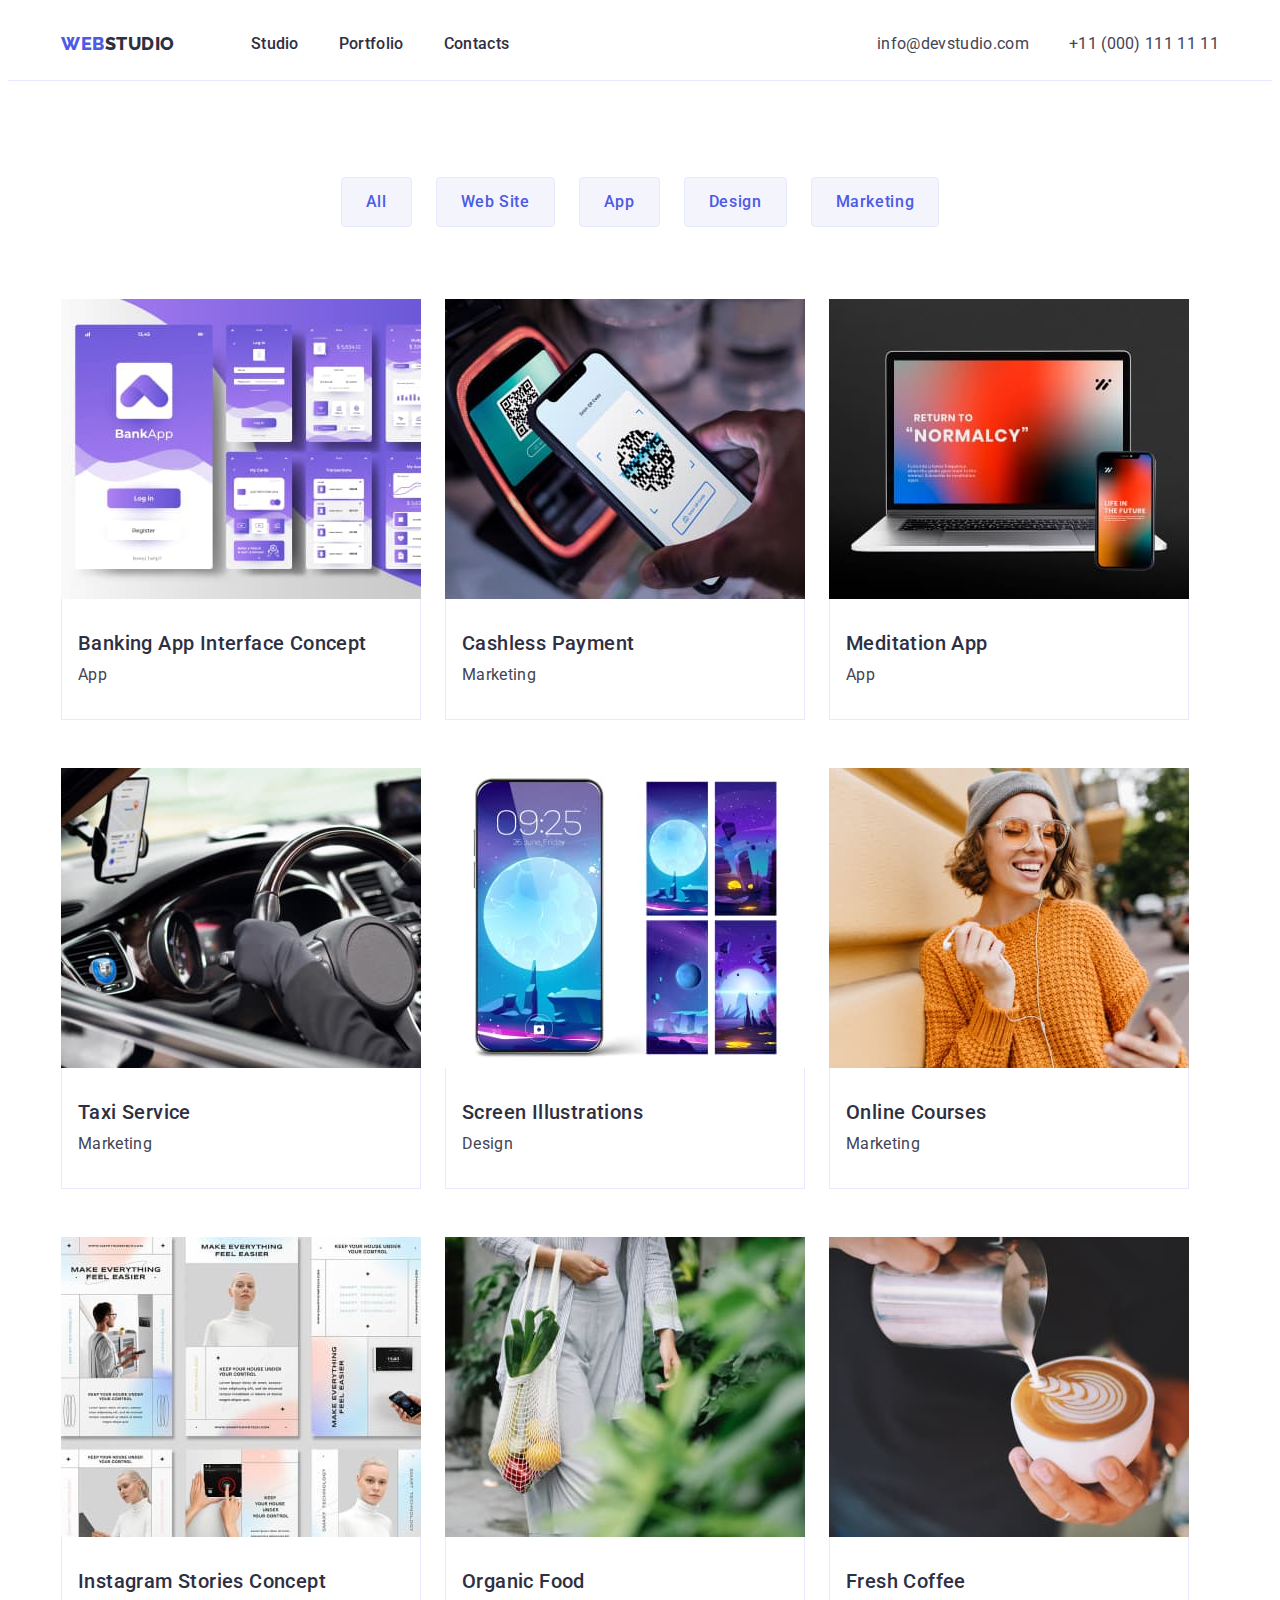
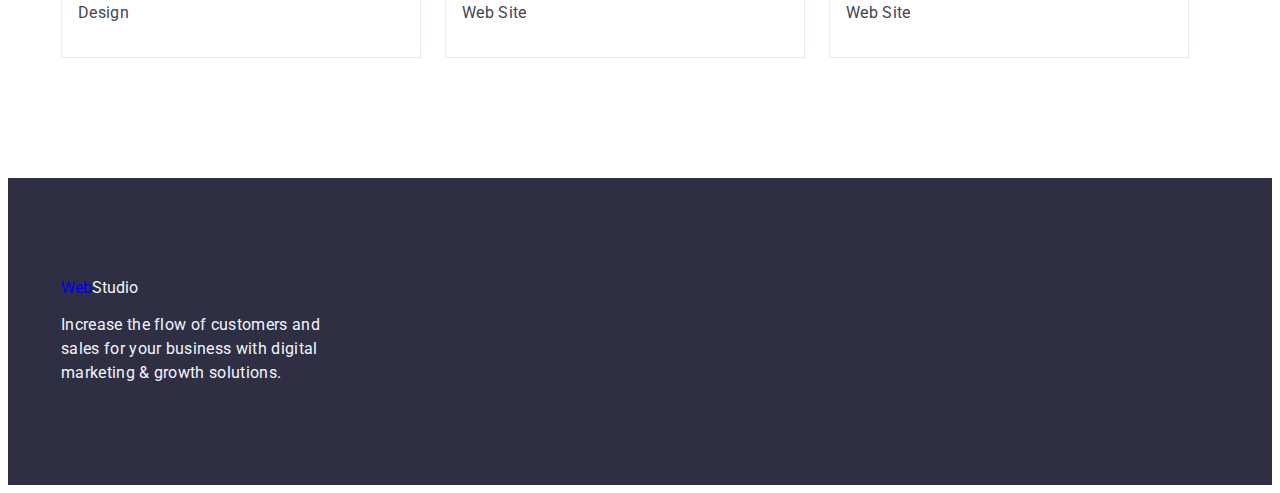
==== commit 2d8dab74: "check" ====
--- a/portfolio.html
+++ b/portfolio.html
@@ -27,11 +27,11 @@
   </head>
 
   <body>
-    <header>
+    <header class="header">
       <div class="header-container container">
         <nav class="nav-wrapper">
           <!-- Logo -->
-          <a class="logo link" href="./index.html"
+          <a class="logo-head link" href="./index.html"
             >Web<span class="logo-header">Studio</span></a
           >
           <!-- Navigation -->
--- a/css/styles.css
+++ b/css/styles.css
@@ -14,6 +14,7 @@
   max-width: 1158px;
   padding-left: 15px;
   padding-right: 15px;
+  margin: 0 auto;
 }
 
 body {
@@ -52,20 +53,25 @@
 }
 
 /* header */
+img {
+  display: block;
+}
+.header {
+  border-bottom: 1px solid var(--cornflower);
+}
+
 .header-container {
   display: flex;
   justify-content: space-between;
-  border-bottom: 1px solid var(--cornflower, #e7e9fc);
 }
 /* Logo */
 
 .nav-wrapper {
   display: flex;
-  gap: 76px;
   align-items: center;
 }
 
-.logo {
+.logo-head {
   color: var(--iris, #4d5ae5);
   font-family: 'Raleway', sans-serif;
   font-size: 18px;
@@ -73,6 +79,7 @@
   line-height: 1.17; /* 116.667% */
   letter-spacing: 0.03em;
   text-transform: uppercase;
+  margin-right: 76px;
 }
 
 .logo-header {
@@ -100,8 +107,7 @@
 }
 
 .nav-item {
-  padding-top: 24px;
-  padding-bottom: 24px;
+  padding: 24px 0;
 }
 
 .nav:focus,
@@ -141,6 +147,7 @@
 
 .hero {
   background-color: var(--navyblue);
+  padding: 188px 0;
 }
 .hero-container {
   display: flex;
@@ -150,8 +157,7 @@
   flex-wrap: wrap;
   align-items: center;
   gap: 48px;
-  padding-top: 188px;
-  padding-bottom: 188px;
+
   width: 1440px;
 }
 
@@ -162,7 +168,7 @@
   line-height: 1.07;
   letter-spacing: 0.02em;
   text-align: center;
-  width: 496px;
+  max-width: 496px;
   margin-bottom: 48px;
 }
 
@@ -175,6 +181,7 @@
   line-height: 1.5;
   letter-spacing: 0.04rem;
   cursor: pointer;
+  min-width: 169px;
   padding: 16px 32px;
   border-radius: 4px;
   border: none;
@@ -186,16 +193,17 @@
 }
 
 /* Section About */
-.about-container {
-  padding-top: 120px;
-  padding-bottom: 120px;
+.about {
+  padding: 120px 0;
 }
 
 .about-list {
   display: flex;
   gap: 24px;
 }
-
+.about-item {
+  flex-basis: calc((100% - 72px) / 4);
+}
 .about-list-title {
   color: var(--navyblue);
   font-size: 20px;
@@ -214,7 +222,7 @@
 }
 
 /* Doing section */
-.doing-container {
+.doing {
   padding-bottom: 120px;
 }
 .doing-list {
@@ -235,13 +243,11 @@
 }
 
 /* Our team */
-.team-container {
+
+.team-section {
+  background-color: var(--cloud);
   padding-top: 120px;
   padding-bottom: 120px;
-}
-
-.team-section {
-  background-color: var(--cloud);
 }
 
 .team-list {
@@ -259,8 +265,7 @@
   flex-direction: column;
   flex-wrap: wrap;
   align-items: center;
-  margin-top: 32px;
-  gap: 8px;
+  padding: 32px 0;
 }
 
 .team-section-title {
@@ -280,6 +285,8 @@
   font-weight: 500;
   line-height: 1.2;
   letter-spacing: 0.02em;
+  text-align: center;
+  margin-bottom: 8px;
 }
 
 .card-text {
@@ -288,10 +295,11 @@
   font-weight: 400;
   line-height: 1.5;
   letter-spacing: 0.02em;
+  text-align: center;
 }
 
 /* Portfolio */
-.portfolio .container {
+.portfolio {
   padding-top: 96px;
   padding-bottom: 120px;
 }
@@ -319,6 +327,7 @@
 .filter-btn:hover {
   background-color: var(--ocean);
   color: var(--white);
+  border: 1px solid transparent;
 }
 /* Portfolio list */
 
@@ -331,15 +340,15 @@
   display: flex;
   flex-wrap: wrap;
   gap: 24px;
-  row-gap: 56px;
+  row-gap: 48px;
+}
+.portfolio-item {
+  flex-basis: calc((100% - 24 * 2) / 3);
 }
 .portfolio-card-content {
   display: flex;
   flex-direction: column;
-  padding-left: 16px;
-  gap: 8px;
-  padding-top: 32px;
-  padding-bottom: 32px;
+  padding: 32px 16px;
   border: 1px solid var(--cornflower);
   border-top: none;
 }
@@ -350,6 +359,7 @@
   font-weight: 500;
   line-height: 1.2;
   letter-spacing: 0.02em;
+  margin-bottom: 8px;
 }
 .filter-text {
   color: var(--slate);
@@ -362,10 +372,11 @@
 
 .footer {
   background-color: var(--navyblue);
-}
-.footer-container {
-  padding-top: 100px;
-  padding-bottom: 100px;
+  padding: 100px 0;
+}
+.logo {
+  display: inline-block;
+  margin-bottom: 16px;
 }
 .text-footer {
   color: var(--cloud);
@@ -373,7 +384,6 @@
   line-height: 1.5;
   letter-spacing: 0.02em;
   width: 264px;
-  margin-top: 16px;
 }
 .logo-footer {
   color: var(--cloud);
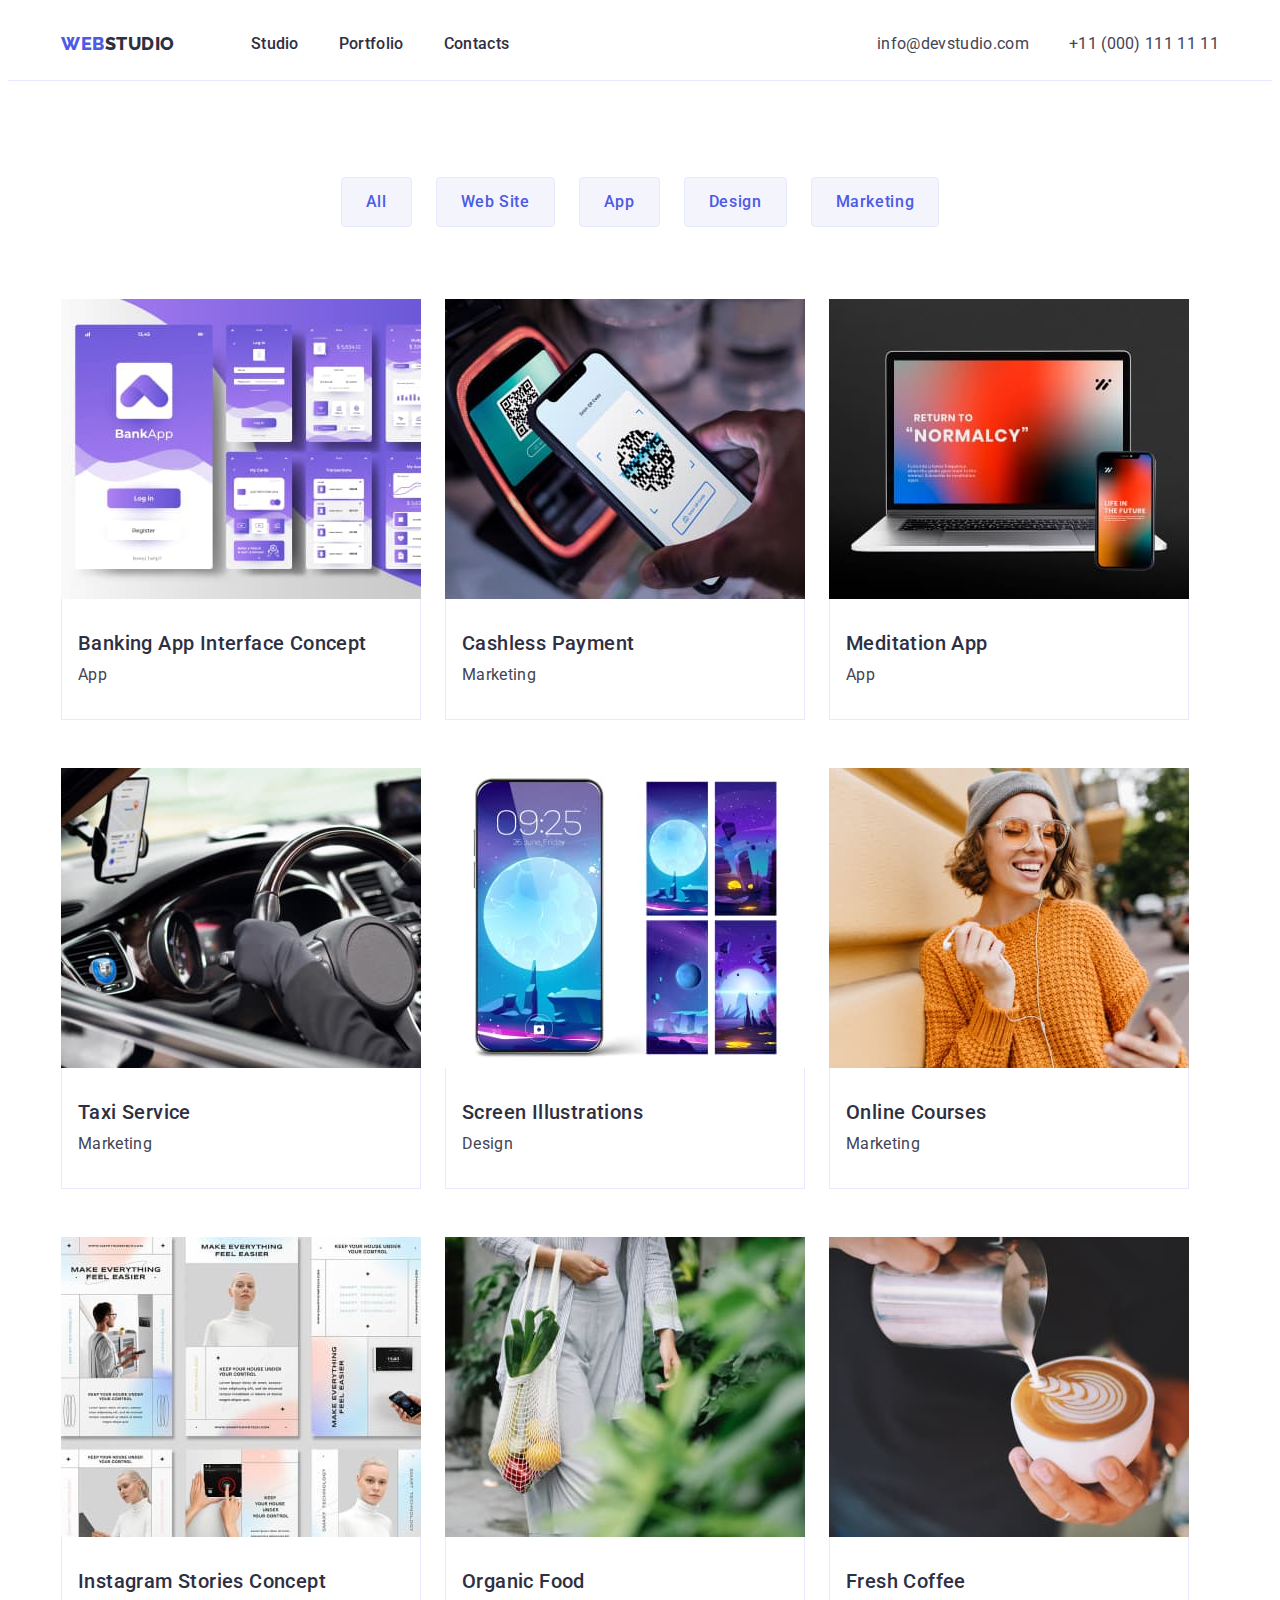
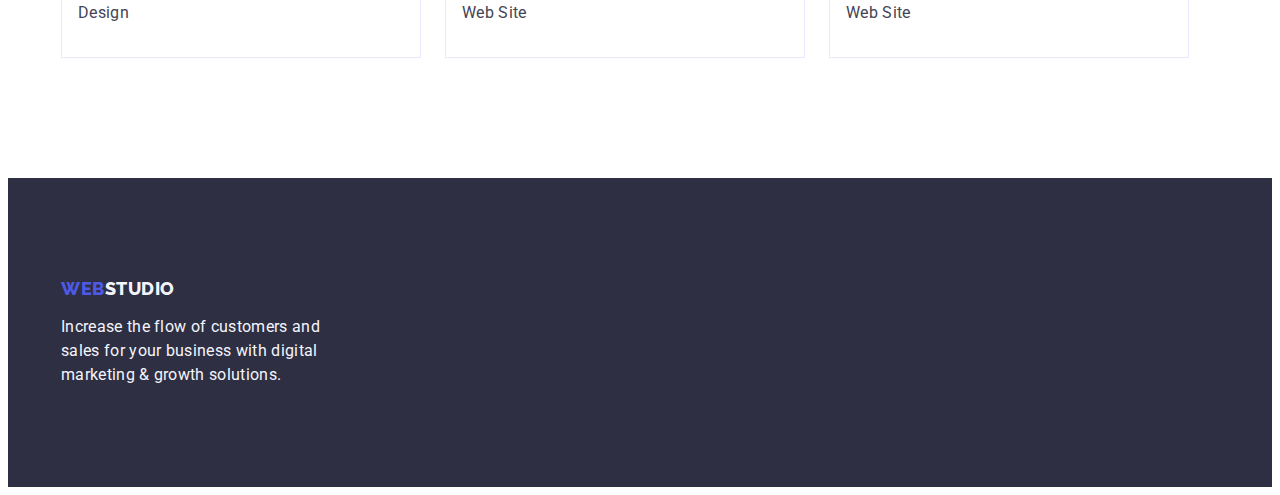
==== commit 7860ce23: "logo check" ====
--- a/portfolio.html
+++ b/portfolio.html
@@ -4,10 +4,7 @@
     <meta charset="UTF-8" />
     <meta name="deskription" content="WEB Solutions for Business" />
     <title>WEB Solutions for Business</title>
-    <link
-      rel="stylesheet"
-      href="node_modules/modern-normalize/modern-normalize.css"
-    />
+
     <link
       rel="stylesheet"
       href="https://cdnjs.cloudflare.com/ajax/libs/modern-normalize/2.0.0/modern-normalize.min.css"
@@ -31,7 +28,7 @@
       <div class="header-container container">
         <nav class="nav-wrapper">
           <!-- Logo -->
-          <a class="logo-head link" href="./index.html"
+          <a class="logo-head logo link" href="./index.html"
             >Web<span class="logo-header">Studio</span></a
           >
           <!-- Navigation -->
@@ -224,7 +221,7 @@
 
     <footer class="footer">
       <div class="footer-container container">
-        <a class="logo link" href="./index.html"
+        <a class="logo-foot logo link" href="./index.html"
           >Web<span class="logo-footer">Studio</span></a
         >
 
--- a/css/styles.css
+++ b/css/styles.css
@@ -72,11 +72,11 @@
 }
 
 .logo-head {
-  color: var(--iris, #4d5ae5);
+  color: var(--iris);
   font-family: 'Raleway', sans-serif;
   font-size: 18px;
   font-weight: 800;
-  line-height: 1.17; /* 116.667% */
+  line-height: 1.17;
   letter-spacing: 0.03em;
   text-transform: uppercase;
   margin-right: 76px;
@@ -104,9 +104,6 @@
   font-weight: 500;
   line-height: 1.5;
   letter-spacing: 0.02em;
-}
-
-.nav-item {
   padding: 24px 0;
 }
 
@@ -374,8 +371,15 @@
   background-color: var(--navyblue);
   padding: 100px 0;
 }
-.logo {
+.logo-foot {
   display: inline-block;
+  color: var(--iris);
+  font-family: 'Raleway', sans-serif;
+  font-size: 18px;
+  font-weight: 800;
+  line-height: 1.17;
+  letter-spacing: 0.03em;
+  text-transform: uppercase;
   margin-bottom: 16px;
 }
 .text-footer {
